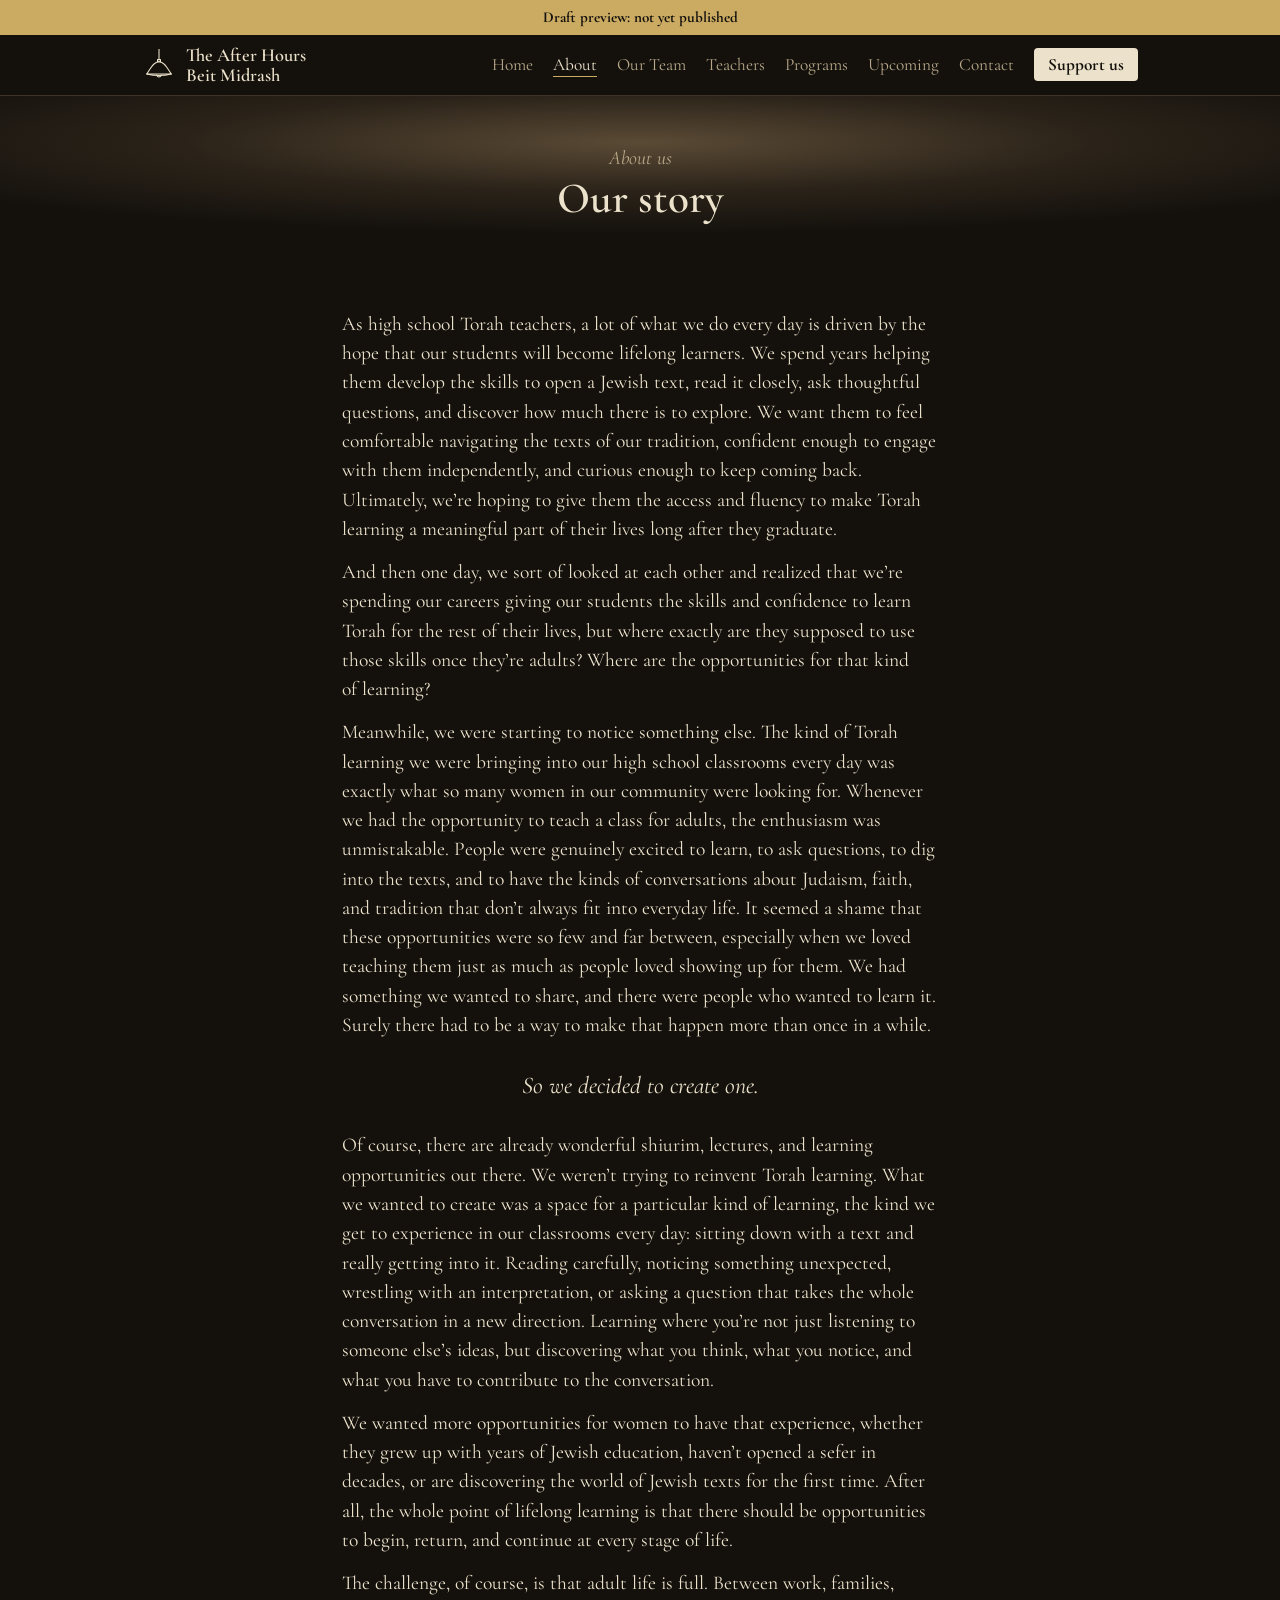
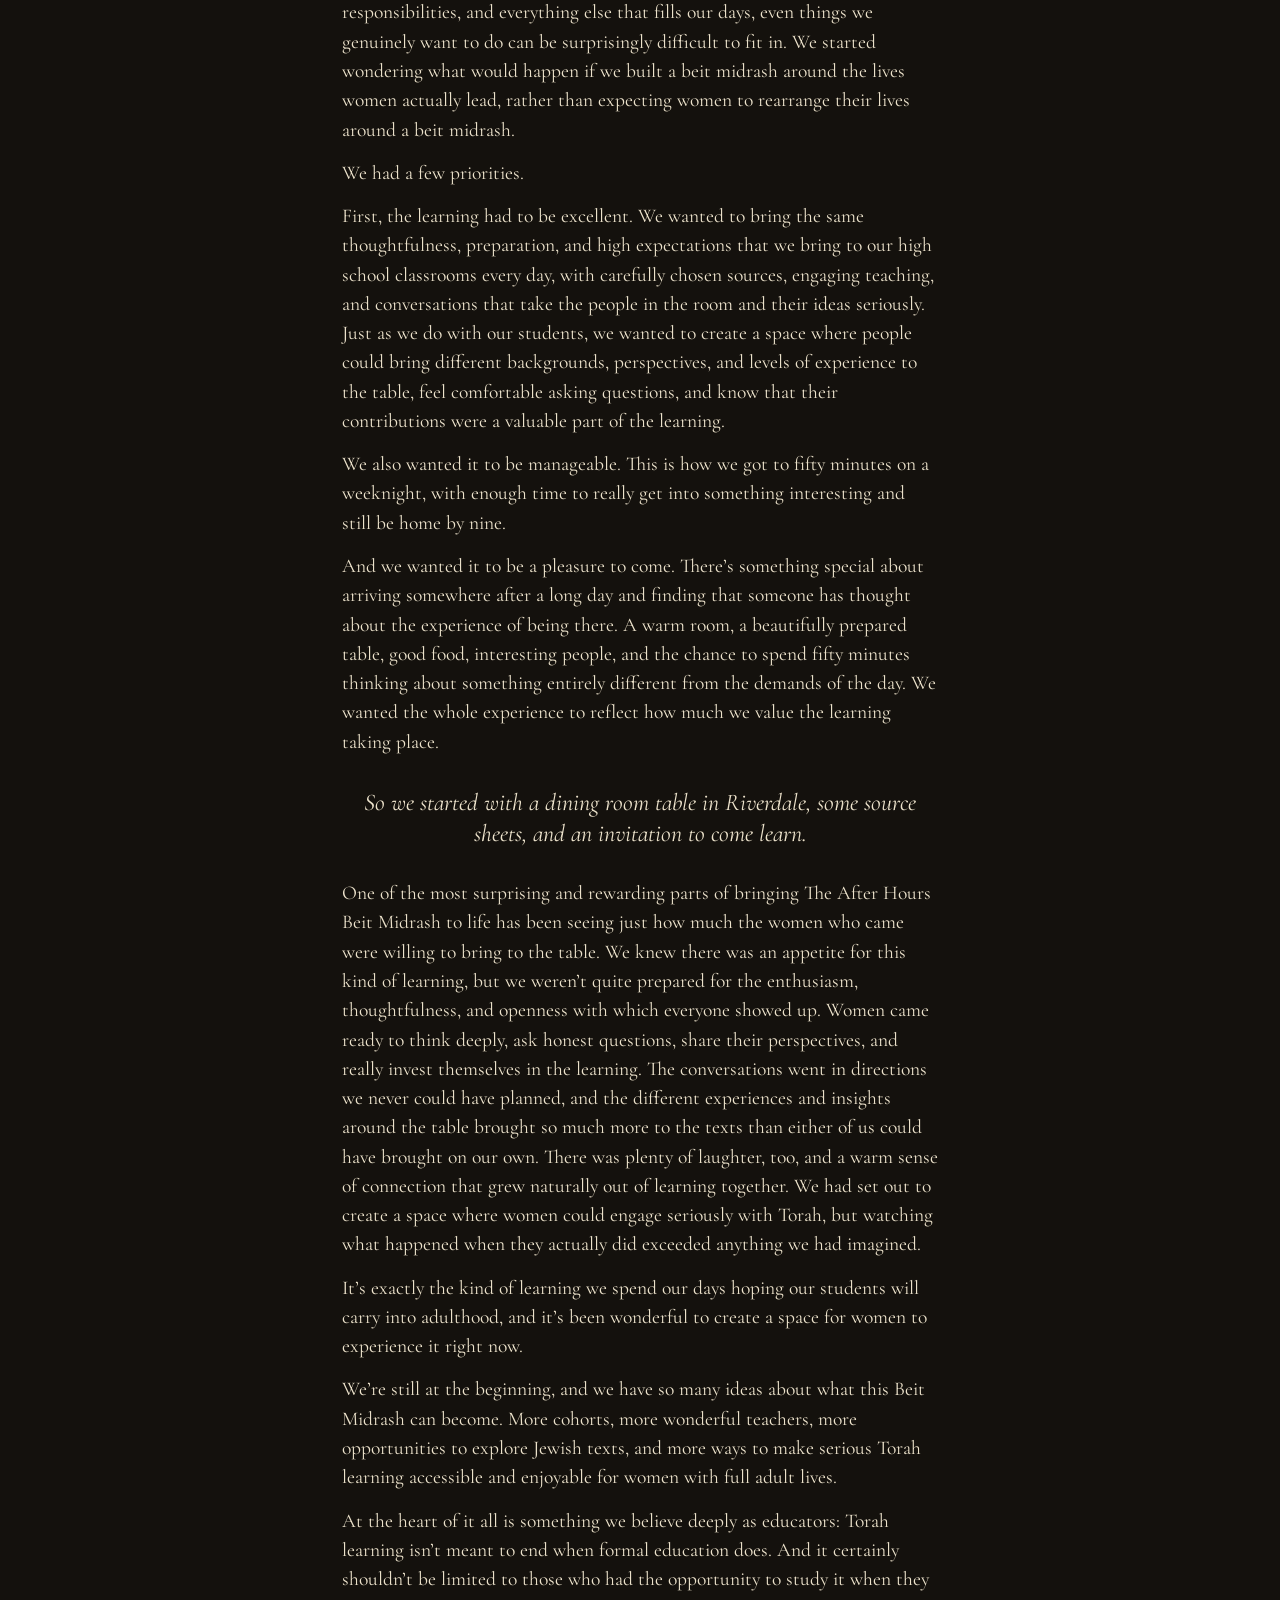
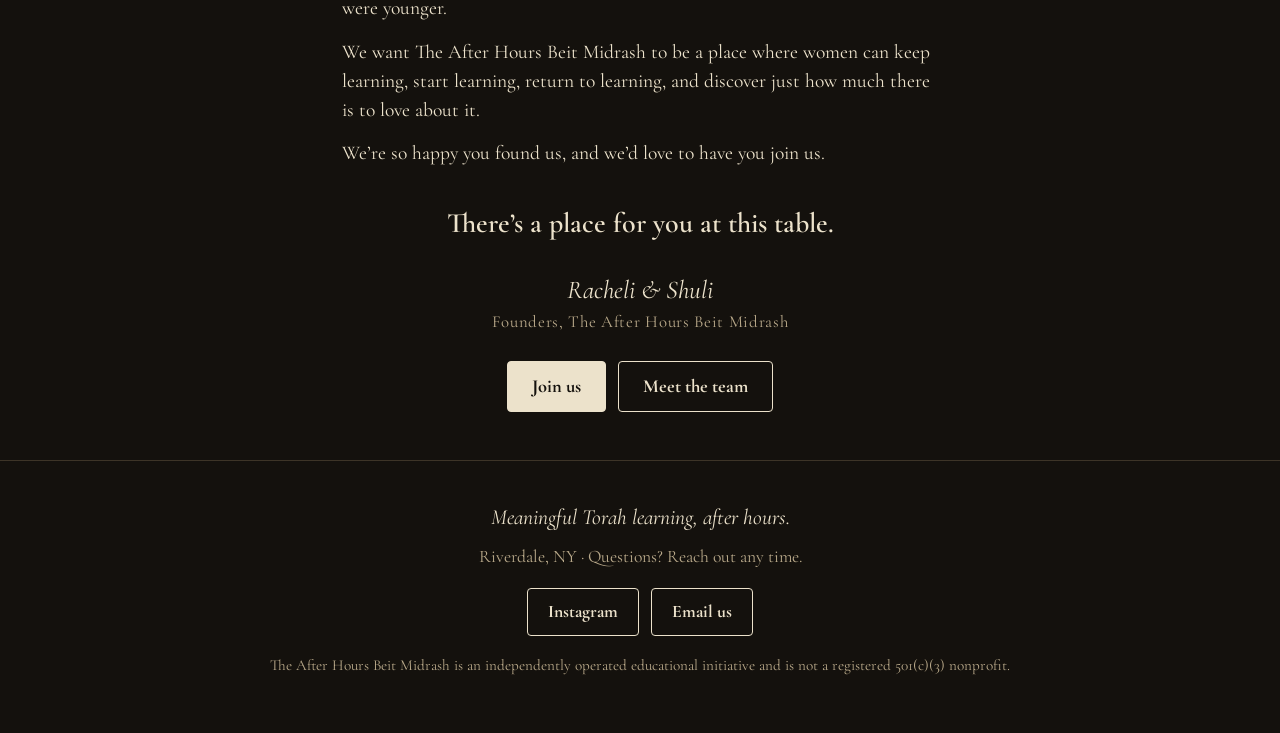
==== about/index.html @ ae1aefe5 "Sign Our Story as Racheli & Shuli Co-Authored-By: Claude Opus 5.5 <noreply@anthropic.com> Claude-Ses" ====
<!DOCTYPE html>
<html lang="en">
<head>
<meta charset="utf-8">
<meta name="viewport" content="width=device-width, initial-scale=1">
<meta name="color-scheme" content="dark">
<title>Our Story | The After Hours Beit Midrash</title>
<meta name="description" content="How two high school Torah teachers started The After Hours Beit Midrash around a dining room table in Riverdale.">
<link rel="preconnect" href="https://fonts.googleapis.com">
<link rel="preconnect" href="https://fonts.gstatic.com" crossorigin>
<link href="https://fonts.googleapis.com/css2?family=Cormorant+Garamond:ital,wght@0,500;0,600;0,700;1,500&display=swap" rel="stylesheet">
<link rel="stylesheet" href="../assets/site.css">
</head>
<body>
<div class="draft-banner">Draft preview: not yet published</div>
<nav class="nav" aria-label="Main">
  <div class="nav-inner">
    <a class="brand" href="../index.html">
      <svg class="" viewBox="0 0 160 150" fill="none" stroke="currentColor" stroke-width="5" stroke-linecap="round" stroke-linejoin="round" aria-hidden="true">
      <line x1="80" y1="0" x2="80" y2="50"/>
      <path d="M73 50h14v10H73z"/>
      <path d="M80 60C52 60 40 94 22 118h116C120 94 108 60 80 60Z"/>
      <path d="M22 118Q80 132 138 118"/>
      <path d="M68 123Q80 140 92 123"/>
    </svg>
      <span>The After Hours<br>Beit Midrash</span>
    </a>
    <button class="menu-btn" type="button" aria-expanded="false" aria-controls="nav-links">Menu</button>
    <ul class="nav-links" id="nav-links">
      <li><a href="../index.html">Home</a></li>
      <li><a href="../about/index.html" aria-current="page">About</a></li>
      <li><a href="../team/index.html">Our Team</a></li>
      <li><a href="../teachers/index.html">Teachers</a></li>
      <li><a href="../programs/index.html">Programs</a></li>
      <li><a href="../events/index.html">Upcoming</a></li>
      <li><a href="../contact/index.html">Contact</a></li>
      <li><a class="nav-cta" href="../support/index.html">Support us</a></li>
    </ul>
  </div>
</nav>

<header class="hero page-hero">
  <div class="hero-inner">
    <p class="eyebrow">About us</p>
    <h1>Our story</h1>
  </div>
</header>

<main>
  <section class="block">
    <div class="narrow prose story">
      <p>As high school Torah teachers, a lot of what we do every day is driven by the hope that our students will become lifelong learners. We spend years helping them develop the skills to open a Jewish text, read it closely, ask thoughtful questions, and discover how much there is to explore. We want them to feel comfortable navigating the texts of our tradition, confident enough to engage with them independently, and curious enough to keep coming back. Ultimately, we’re hoping to give them the access and fluency to make Torah learning a meaningful part of their lives long after they graduate.</p>
      <p>And then one day, we sort of looked at each other and realized that we’re spending our careers giving our students the skills and confidence to learn Torah for the rest of their lives, but where exactly are they supposed to use those skills once they’re adults? Where are the opportunities for that kind of learning?</p>
      <p>Meanwhile, we were starting to notice something else. The kind of Torah learning we were bringing into our high school classrooms every day was exactly what so many women in our community were looking for. Whenever we had the opportunity to teach a class for adults, the enthusiasm was unmistakable. People were genuinely excited to learn, to ask questions, to dig into the texts, and to have the kinds of conversations about Judaism, faith, and tradition that don’t always fit into everyday life. It seemed a shame that these opportunities were so few and far between, especially when we loved teaching them just as much as people loved showing up for them. We had something we wanted to share, and there were people who wanted to learn it. Surely there had to be a way to make that happen more than once in a while.</p>
      <p class="pull">So we decided to create one.</p>
      <p>Of course, there are already wonderful shiurim, lectures, and learning opportunities out there. We weren’t trying to reinvent Torah learning. What we wanted to create was a space for a particular kind of learning, the kind we get to experience in our classrooms every day: sitting down with a text and really getting into it. Reading carefully, noticing something unexpected, wrestling with an interpretation, or asking a question that takes the whole conversation in a new direction. Learning where you’re not just listening to someone else’s ideas, but discovering what you think, what you notice, and what you have to contribute to the conversation.</p>
      <p>We wanted more opportunities for women to have that experience, whether they grew up with years of Jewish education, haven’t opened a sefer in decades, or are discovering the world of Jewish texts for the first time. After all, the whole point of lifelong learning is that there should be opportunities to begin, return, and continue at every stage of life.</p>
      <p>The challenge, of course, is that adult life is full. Between work, families, responsibilities, and everything else that fills our days, even things we genuinely want to do can be surprisingly difficult to fit in. We started wondering what would happen if we built a beit midrash around the lives women actually lead, rather than expecting women to rearrange their lives around a beit midrash.</p>
      <p>We had a few priorities.</p>
      <p>First, the learning had to be excellent. We wanted to bring the same thoughtfulness, preparation, and high expectations that we bring to our high school classrooms every day, with carefully chosen sources, engaging teaching, and conversations that take the people in the room and their ideas seriously. Just as we do with our students, we wanted to create a space where people could bring different backgrounds, perspectives, and levels of experience to the table, feel comfortable asking questions, and know that their contributions were a valuable part of the learning.</p>
      <p>We also wanted it to be manageable. This is how we got to fifty minutes on a weeknight, with enough time to really get into something interesting and still be home by nine.</p>
      <p>And we wanted it to be a pleasure to come. There’s something special about arriving somewhere after a long day and finding that someone has thought about the experience of being there. A warm room, a beautifully prepared table, good food, interesting people, and the chance to spend fifty minutes thinking about something entirely different from the demands of the day. We wanted the whole experience to reflect how much we value the learning taking place.</p>
      <p class="pull">So we started with a dining room table in Riverdale, some source sheets, and an invitation to come learn.</p>
      <p>One of the most surprising and rewarding parts of bringing The After Hours Beit Midrash to life has been seeing just how much the women who came were willing to bring to the table. We knew there was an appetite for this kind of learning, but we weren’t quite prepared for the enthusiasm, thoughtfulness, and openness with which everyone showed up. Women came ready to think deeply, ask honest questions, share their perspectives, and really invest themselves in the learning. The conversations went in directions we never could have planned, and the different experiences and insights around the table brought so much more to the texts than either of us could have brought on our own. There was plenty of laughter, too, and a warm sense of connection that grew naturally out of learning together. We had set out to create a space where women could engage seriously with Torah, but watching what happened when they actually did exceeded anything we had imagined.</p>
      <p>It’s exactly the kind of learning we spend our days hoping our students will carry into adulthood, and it’s been wonderful to create a space for women to experience it right now.</p>
      <p>We’re still at the beginning, and we have so many ideas about what this Beit Midrash can become. More cohorts, more wonderful teachers, more opportunities to explore Jewish texts, and more ways to make serious Torah learning accessible and enjoyable for women with full adult lives.</p>
      <p>At the heart of it all is something we believe deeply as educators: Torah learning isn’t meant to end when formal education does. And it certainly shouldn’t be limited to those who had the opportunity to study it when they were younger.</p>
      <p>We want The After Hours Beit Midrash to be a place where women can keep learning, start learning, return to learning, and discover just how much there is to love about it.</p>
      <p>We’re so happy you found us, and we’d love to have you join us.</p>
      <p class="pull closing-line">There’s a place for you at this table.</p>
      <p class="signoff"><span class="names">Racheli &amp; Shuli</span><span class="title">Founders, The After Hours Beit Midrash</span></p>
      <div class="btn-row"><a class="btn" href="../events/index.html">Join us</a><a class="btn ghost" href="../team/index.html">Meet the team</a></div>
    </div>
  </section>
</main>

<footer>
  <p class="tag">Meaningful Torah learning, after hours.</p>
  <p>Riverdale, NY · Questions? Reach out any time.</p>
  <div class="reach">
    <a href="https://www.instagram.com/theafterhoursbeitmidrash/" target="_blank" rel="noopener">Instagram</a>
    <a href="mailto:theafterhoursbeitmidrash@gmail.com">Email us</a>
  </div>
  <p class="small">The After Hours Beit Midrash is an independently operated educational initiative and is not a registered 501(c)(3) nonprofit.</p>
</footer>

<script>
var nav = document.querySelector(".nav"), btn = document.querySelector(".menu-btn");
btn.addEventListener("click", function () {
  var open = nav.classList.toggle("open");
  btn.setAttribute("aria-expanded", open ? "true" : "false");
});
</script>
</body>
</html>
---- assets/site.css ----
:root {
  --bg: #14110d;
  --glow: #5a4a35;
  --glow-mid: #2b2319;
  --cream: #ece2cb;
  --sand: #b9a98a;
  --line: #3d3427;
  --brass: #cbab62;
  --card: rgba(255, 245, 220, 0.025);
  color-scheme: dark;
}
*, *::before, *::after { box-sizing: border-box; }
html { background: var(--bg); scroll-behavior: smooth; }
body {
  margin: 0;
  background: var(--bg);
  color: var(--cream);
  font-family: "Cormorant Garamond", Georgia, "Times New Roman", serif;
  font-size: 1.22rem;
  line-height: 1.5;
}
h1, h2, h3, p { margin: 0; }
a { color: var(--cream); }
a:focus-visible, button:focus-visible { outline: 2px solid var(--brass); outline-offset: 3px; }
img { max-width: 100%; display: block; }

/* ---------- Draft notice (removed at launch) ---------- */
.draft-banner { background: var(--brass); color: var(--bg); text-align: center; font-size: 0.95rem; font-weight: 700; padding: 6px 16px; }

/* ---------- Top menu ---------- */
.nav { border-bottom: 1px solid var(--line); background: var(--bg); position: sticky; top: 0; z-index: 10; }
.nav-inner { max-width: 1040px; margin: 0 auto; padding: 10px 22px; display: flex; align-items: center; justify-content: space-between; gap: 16px; }
.brand { display: flex; align-items: center; gap: 10px; text-decoration: none; color: var(--cream); font-weight: 600; font-size: 1.15rem; line-height: 1.1; }
.brand svg { width: 34px; height: auto; color: var(--cream); flex: none; }
.nav-links { display: flex; align-items: center; gap: 4px 20px; flex-wrap: wrap; list-style: none; margin: 0; padding: 0; }
.nav-links a { text-decoration: none; color: var(--sand); font-size: 1.08rem; }
.nav-links a:hover, .nav-links a[aria-current="page"] { color: var(--cream); }
.nav-links a[aria-current="page"] { text-decoration: underline; text-underline-offset: 6px; text-decoration-color: var(--brass); }
.nav-links .nav-cta { color: var(--bg); background: var(--cream); border-radius: 4px; padding: 6px 14px; font-weight: 700; }
.nav-links .nav-cta:hover { color: var(--bg); }
.menu-btn { display: none; font: inherit; font-weight: 700; color: var(--cream); background: transparent; border: 1px solid var(--line); border-radius: 4px; padding: 6px 14px; cursor: pointer; }
@media (max-width: 860px) {
  .menu-btn { display: inline-block; }
  .nav-links { display: none; position: absolute; left: 0; right: 0; top: 100%; background: var(--bg); border-bottom: 1px solid var(--line); flex-direction: column; align-items: flex-start; padding: 8px 22px 18px; gap: 12px; }
  .nav.open .nav-links { display: flex; }
}

/* ---------- Page header ---------- */
.hero { text-align: center; background: radial-gradient(ellipse 85% 70% at 50% 28%, var(--glow) 0%, var(--glow-mid) 42%, var(--bg) 78%); padding: 36px 22px 56px; }
.hero-inner { max-width: 620px; margin: 0 auto; }
.lamp { width: 132px; height: auto; display: block; margin: 0 auto 6px; color: var(--cream); }
.lockup { font-weight: 500; line-height: 1; margin-top: 18px; }
.lockup .the { display: block; font-style: italic; font-size: 1.1rem; color: var(--sand); margin-bottom: 4px; }
.lockup .big { display: block; font-size: clamp(2.6rem, 13vw, 3.8rem); font-weight: 600; letter-spacing: 0.14em; text-indent: 0.14em; }
.lockup .small { display: block; font-size: 0.95rem; letter-spacing: 0.4em; text-indent: 0.4em; color: var(--sand); margin-top: 8px; }
.rule { width: 64px; height: 1px; background: var(--sand); opacity: 0.6; margin: 28px auto; border: 0; }
.hero h1 { font-size: clamp(1.9rem, 8vw, 2.7rem); font-weight: 600; line-height: 1.12; max-width: 15em; margin: 0 auto; }
.lede { color: var(--sand); margin-top: 16px; font-size: 1.28rem; }
.place { color: var(--sand); font-size: 1rem; margin-top: 22px; }
.page-hero { padding: 48px 22px 40px; }
.page-hero .eyebrow { font-style: italic; color: var(--sand); }

/* ---------- Buttons ---------- */
.btn { display: inline-flex; align-items: center; justify-content: center; font: inherit; font-weight: 700; font-size: 1.15rem; text-decoration: none; background: var(--cream); color: var(--bg); border: 1px solid var(--cream); border-radius: 4px; padding: 11px 24px; min-height: 48px; }
.btn.ghost { background: transparent; color: var(--cream); }
.btn-row { display: flex; flex-wrap: wrap; gap: 12px; justify-content: center; margin-top: 26px; }

/* ---------- Content ---------- */
main { display: block; }
.wrap { max-width: 1040px; margin: 0 auto; padding: 0 22px; }
.narrow { max-width: 640px; margin: 0 auto; padding: 0 22px; }
section.block { padding: 48px 0; }
section.block + section.block { border-top: 1px solid var(--line); }
h2 { font-size: 2.1rem; font-weight: 600; line-height: 1.1; margin-bottom: 10px; }
h3 { font-size: 1.6rem; font-weight: 600; line-height: 1.15; }
.center { text-align: center; }
.sub { color: var(--sand); }
.prose p + p { margin-top: 14px; }
.prose .lead { font-size: 1.5rem; font-weight: 600; line-height: 1.25; }
.kicker { font-style: italic; font-size: 1.25rem; }
.muted { color: var(--sand); }

.grid { display: grid; gap: 18px; grid-template-columns: repeat(auto-fit, minmax(260px, 1fr)); margin-top: 22px; }
.card { border: 1px solid var(--line); border-radius: 6px; padding: 24px 22px; background: var(--card); }
.card .kicker { margin: 6px 0 10px; }
.card p + p { margin-top: 10px; }
.card .btn { margin-top: 18px; }
.card-icon { display: block; margin: 0 auto 10px; }
.minilamp { width: 90px; height: auto; color: var(--cream); }
.moon { width: 64px; height: 64px; }

.facts { list-style: none; padding: 0; margin: 14px 0 0; }
.facts li { padding: 6px 0; border-top: 1px solid var(--line); color: var(--sand); }
.facts li strong { color: var(--cream); font-weight: 700; }

/* People */
.person { display: flex; flex-direction: column; align-items: center; text-align: center; }
.photo { width: 140px; height: 140px; border-radius: 50%; object-fit: cover; border: 1px solid var(--line); background: var(--glow-mid); display: flex; align-items: center; justify-content: center; font-size: 2.4rem; font-weight: 600; color: var(--sand); margin-bottom: 14px; }
.person .role { font-style: italic; color: var(--sand); margin: 2px 0 10px; }
.person p { text-align: left; }

/* Events */
.event { display: grid; grid-template-columns: 92px 1fr; gap: 18px; align-items: start; }
.date-badge { border: 1px solid var(--brass); border-radius: 6px; text-align: center; padding: 8px 4px; line-height: 1.1; }
.date-badge .mon { display: block; font-size: 0.95rem; letter-spacing: 0.15em; color: var(--brass); }
.date-badge .day { display: block; font-size: 2rem; font-weight: 700; }
.event .meta { color: var(--sand); font-size: 1.05rem; margin-top: 4px; }
.event .btn { margin-top: 12px; }
.events-list { display: grid; gap: 18px; margin-top: 22px; }

/* Draft placeholders: anything still waiting for content */
.todo { border: 1px dashed var(--brass); border-radius: 6px; padding: 12px 14px; color: var(--brass); font-style: italic; font-size: 1.05rem; }
.todo::before { content: "To fill in: "; font-weight: 700; font-style: normal; }
p.todo + p, .todo + .todo { margin-top: 10px; }

/* ---------- Footer ---------- */
footer { border-top: 1px solid var(--line); text-align: center; color: var(--sand); font-size: 1.1rem; padding: 40px 22px 56px; }
footer .tag { font-style: italic; color: var(--cream); font-size: 1.35rem; margin-bottom: 10px; }
.reach { display: flex; flex-wrap: wrap; gap: 12px; justify-content: center; margin-top: 18px; }
.reach a { display: inline-flex; align-items: center; justify-content: center; font-weight: 700; text-decoration: none; border: 1px solid var(--cream); border-radius: 4px; padding: 10px 20px; min-height: 46px; }
footer .small { font-size: 0.95rem; margin-top: 18px; }

/* Our story */
.story p { text-wrap: pretty; }
.story .pull { font-size: 1.5rem; font-style: italic; text-align: center; line-height: 1.3; margin: 30px auto; max-width: 26em; }
.story .closing-line { font-size: 1.75rem; font-style: normal; font-weight: 600; margin-top: 36px; }
.signoff { margin-top: 28px; text-align: center; }
.signoff .names { display: block; font-size: 1.6rem; font-style: italic; }
.signoff .title { display: block; color: var(--sand); font-size: 1.05rem; letter-spacing: 0.04em; }
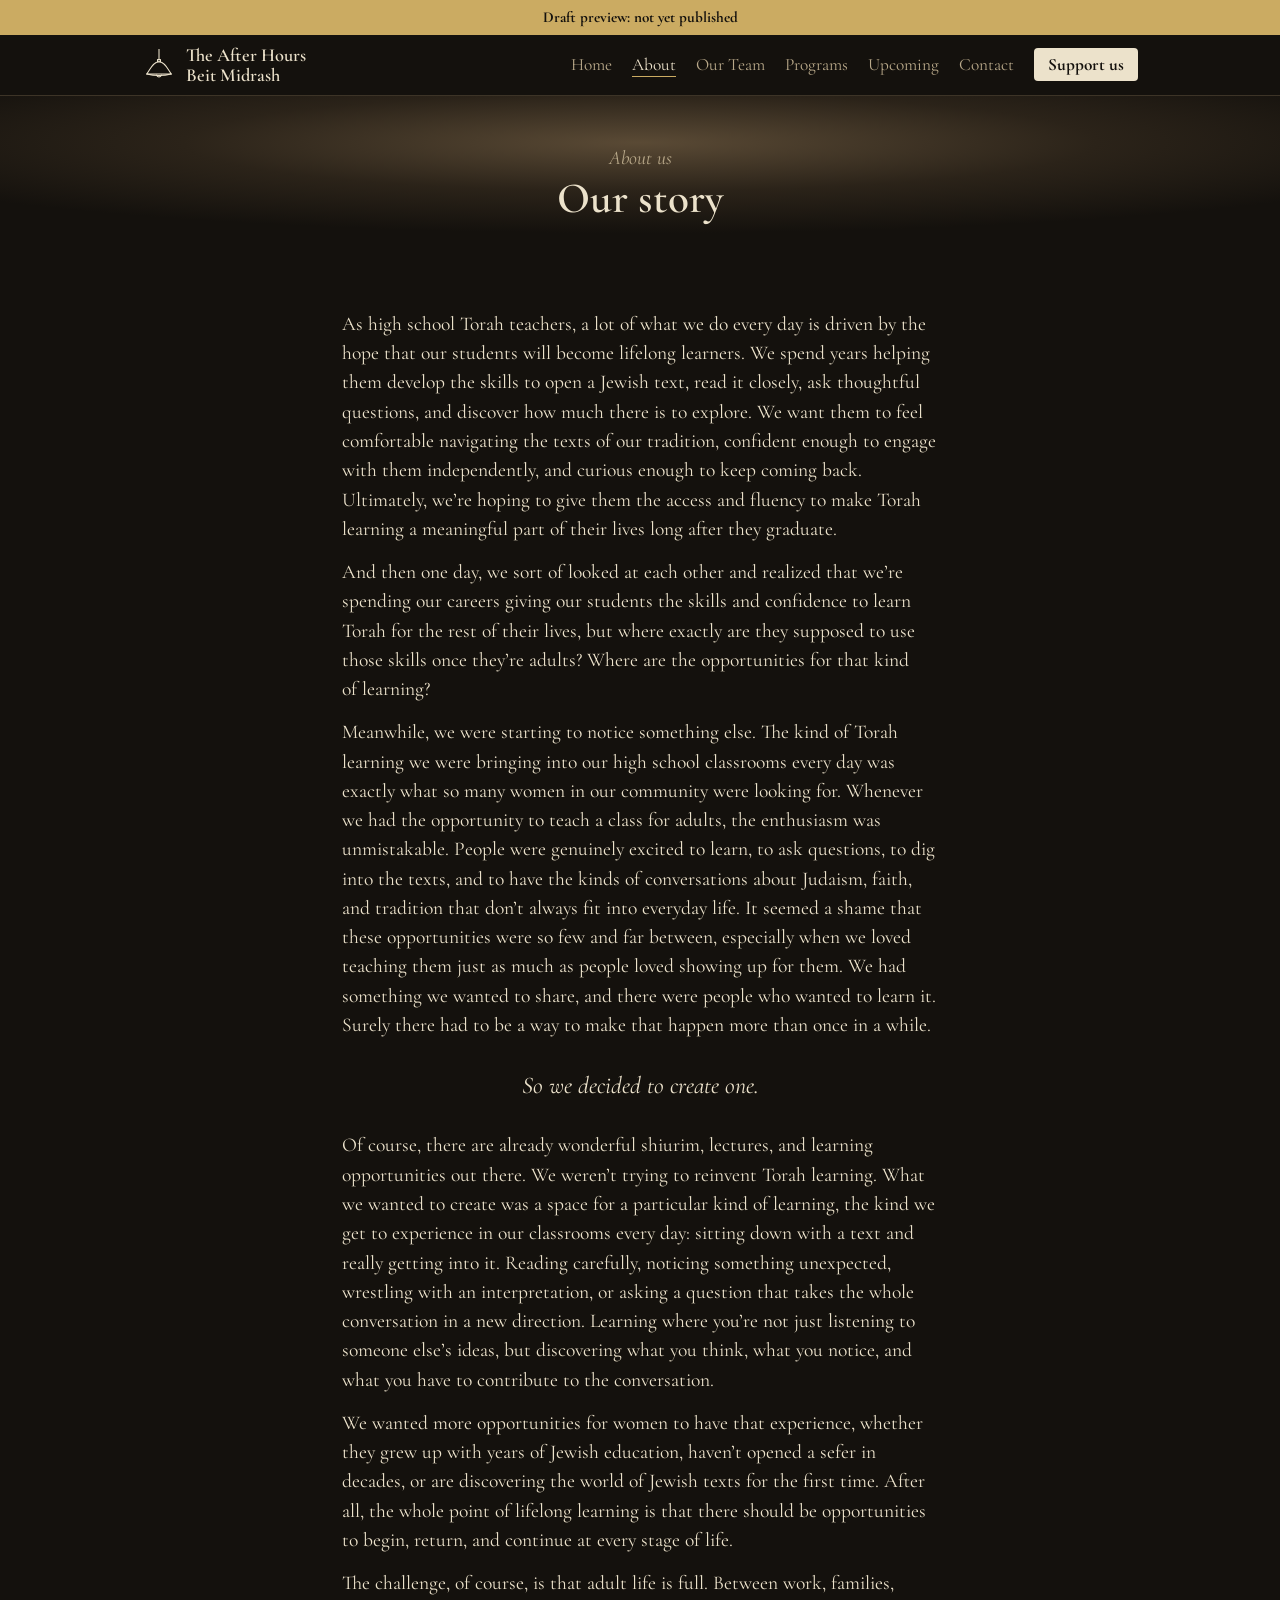
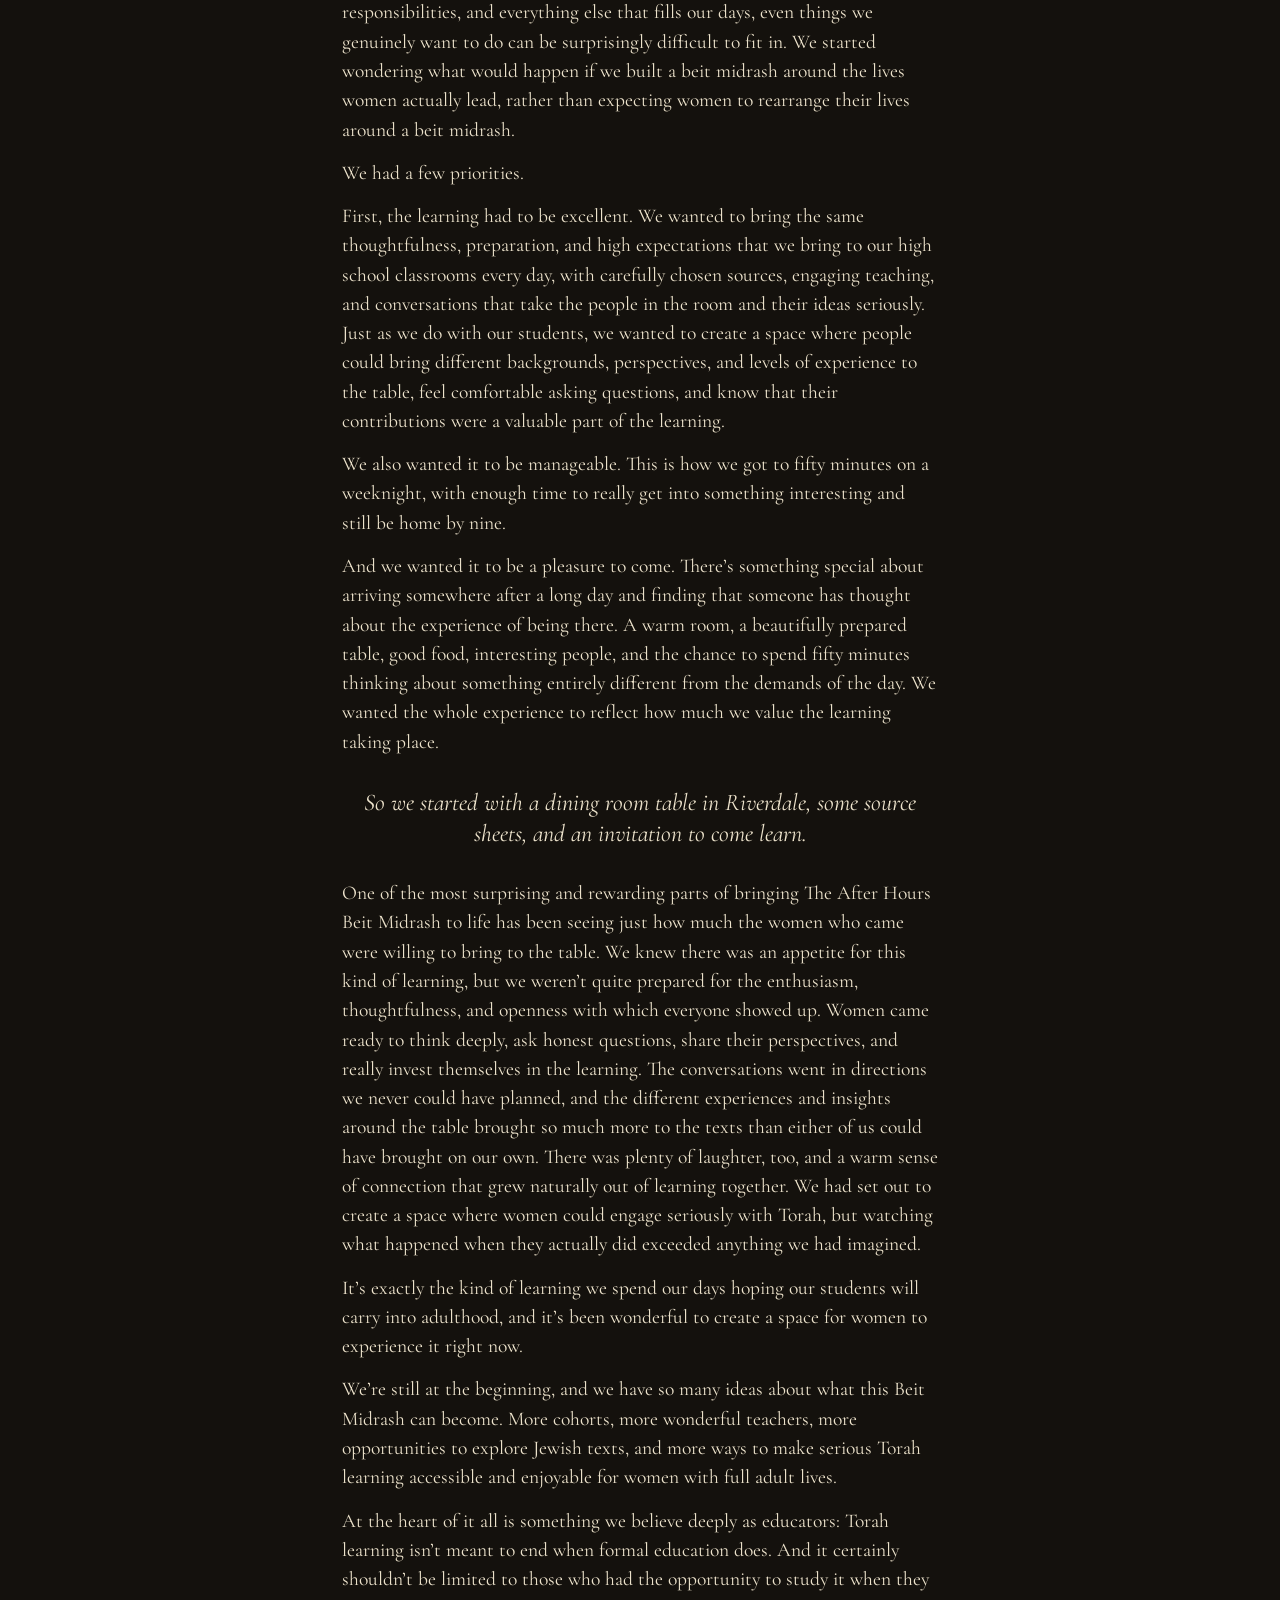
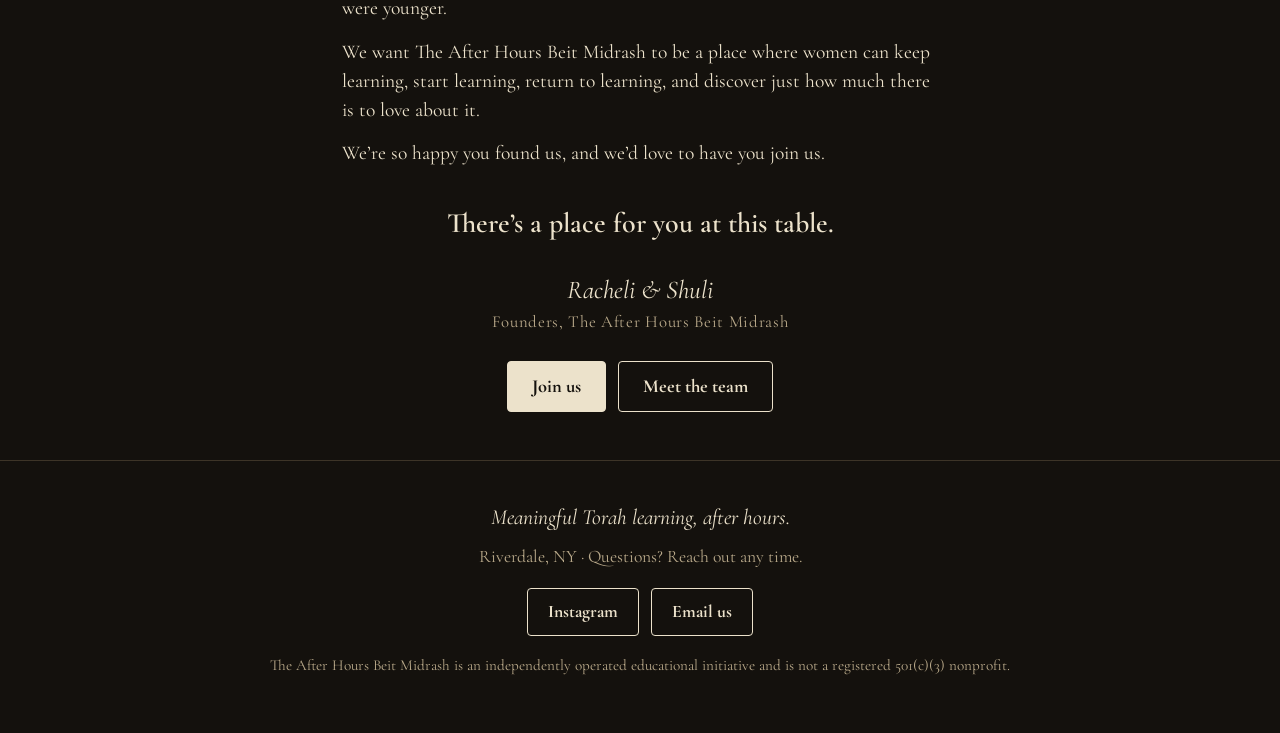
==== commit c3fbc74d: "Leave off details that aren't ready yet Remove every 'To fill in' placeholder, hide the Teachers pag" ====
--- a/about/index.html
+++ b/about/index.html
@@ -30,7 +30,6 @@
       <li><a href="../index.html">Home</a></li>
       <li><a href="../about/index.html" aria-current="page">About</a></li>
       <li><a href="../team/index.html">Our Team</a></li>
-      <li><a href="../teachers/index.html">Teachers</a></li>
       <li><a href="../programs/index.html">Programs</a></li>
       <li><a href="../events/index.html">Upcoming</a></li>
       <li><a href="../contact/index.html">Contact</a></li>
--- a/assets/site.css
+++ b/assets/site.css
@@ -23,6 +23,7 @@
 a { color: var(--cream); }
 a:focus-visible, button:focus-visible { outline: 2px solid var(--brass); outline-offset: 3px; }
 img { max-width: 100%; display: block; }
+[hidden] { display: none !important; }
 
 /* ---------- Draft notice (removed at launch) ---------- */
 .draft-banner { background: var(--brass); color: var(--bg); text-align: center; font-size: 0.95rem; font-weight: 700; padding: 6px 16px; }
@@ -127,3 +128,26 @@
 .signoff { margin-top: 28px; text-align: center; }
 .signoff .names { display: block; font-size: 1.6rem; font-style: italic; }
 .signoff .title { display: block; color: var(--sand); font-size: 1.05rem; letter-spacing: 0.04em; }
+
+/* RSVP form inside an event card */
+.rsvp { grid-column: 1 / -1; border-top: 1px solid var(--line); padding-top: 18px; margin-top: 4px; }
+.rsvp form { display: grid; gap: 16px; }
+.rsvp .field { border: 0; padding: 0; margin: 0; min-width: 0; }
+.rsvp .q { display: block; font-weight: 600; font-size: 1.12rem; line-height: 1.35; margin-bottom: 6px; padding: 0; }
+.rsvp .req { color: var(--brass); }
+.rsvp input[type=text], .rsvp input[type=email], .rsvp textarea {
+  width: 100%; font: inherit; font-size: 1.1rem; color: var(--cream); background: #1d1913;
+  border: 1px solid var(--line); border-radius: 4px; padding: 10px 12px; min-height: 46px;
+}
+.rsvp textarea { min-height: 96px; resize: vertical; }
+.rsvp input:focus, .rsvp textarea:focus { outline: 2px solid var(--brass); outline-offset: 1px; border-color: var(--brass); }
+.rsvp .choice { display: inline-flex; align-items: center; gap: 8px; margin-right: 22px; cursor: pointer; }
+.rsvp .choice input { width: 20px; height: 20px; accent-color: var(--brass); }
+.rsvp .btn { justify-self: start; margin-top: 0; }
+.rsvp .err { color: #e8a28a; font-size: 1.05rem; }
+.rsvp .err:empty { display: none; }
+.rsvp .thanks { font-size: 1.25rem; font-style: italic; }
+.btn:disabled { opacity: 0.7; cursor: default; }
+button.btn { cursor: pointer; }
+.event .honor { font-style: italic; color: var(--brass); font-size: 1.1rem; margin-top: 2px; }
+.card.person { align-self: start; }
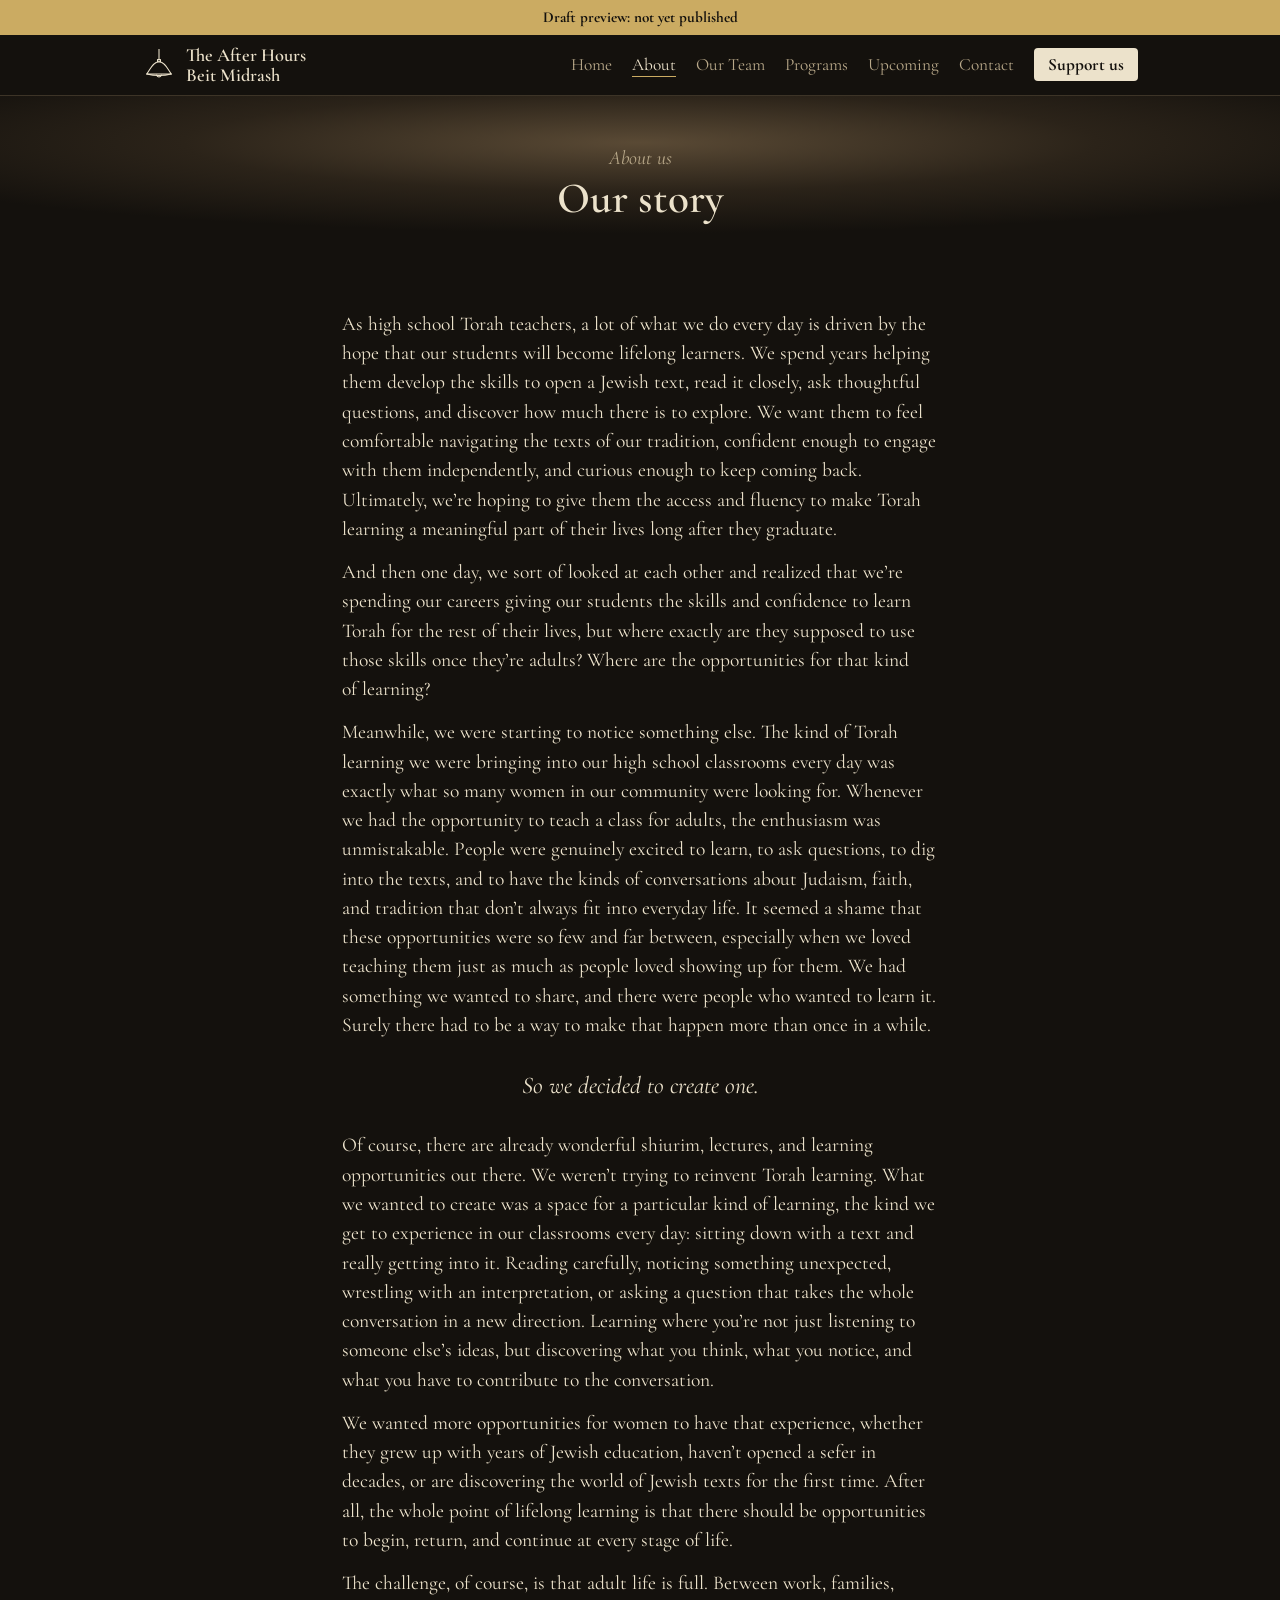
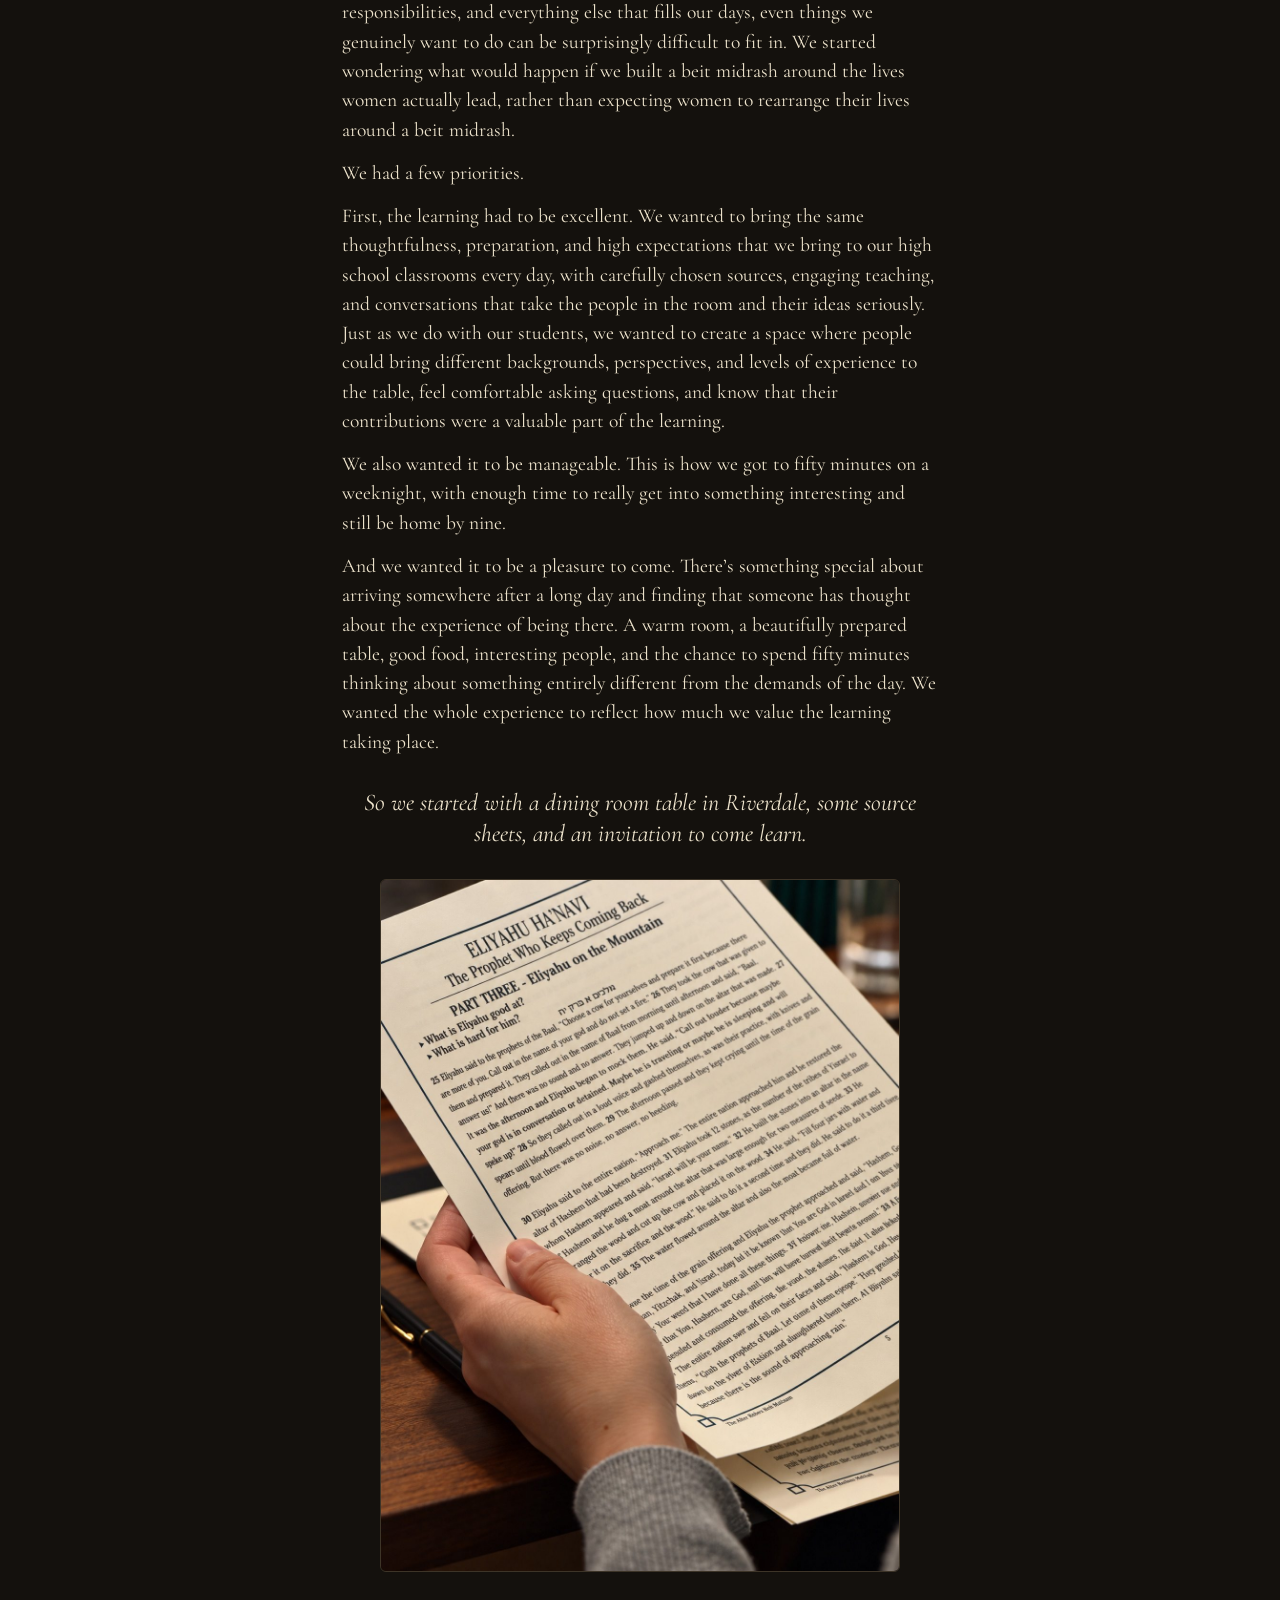
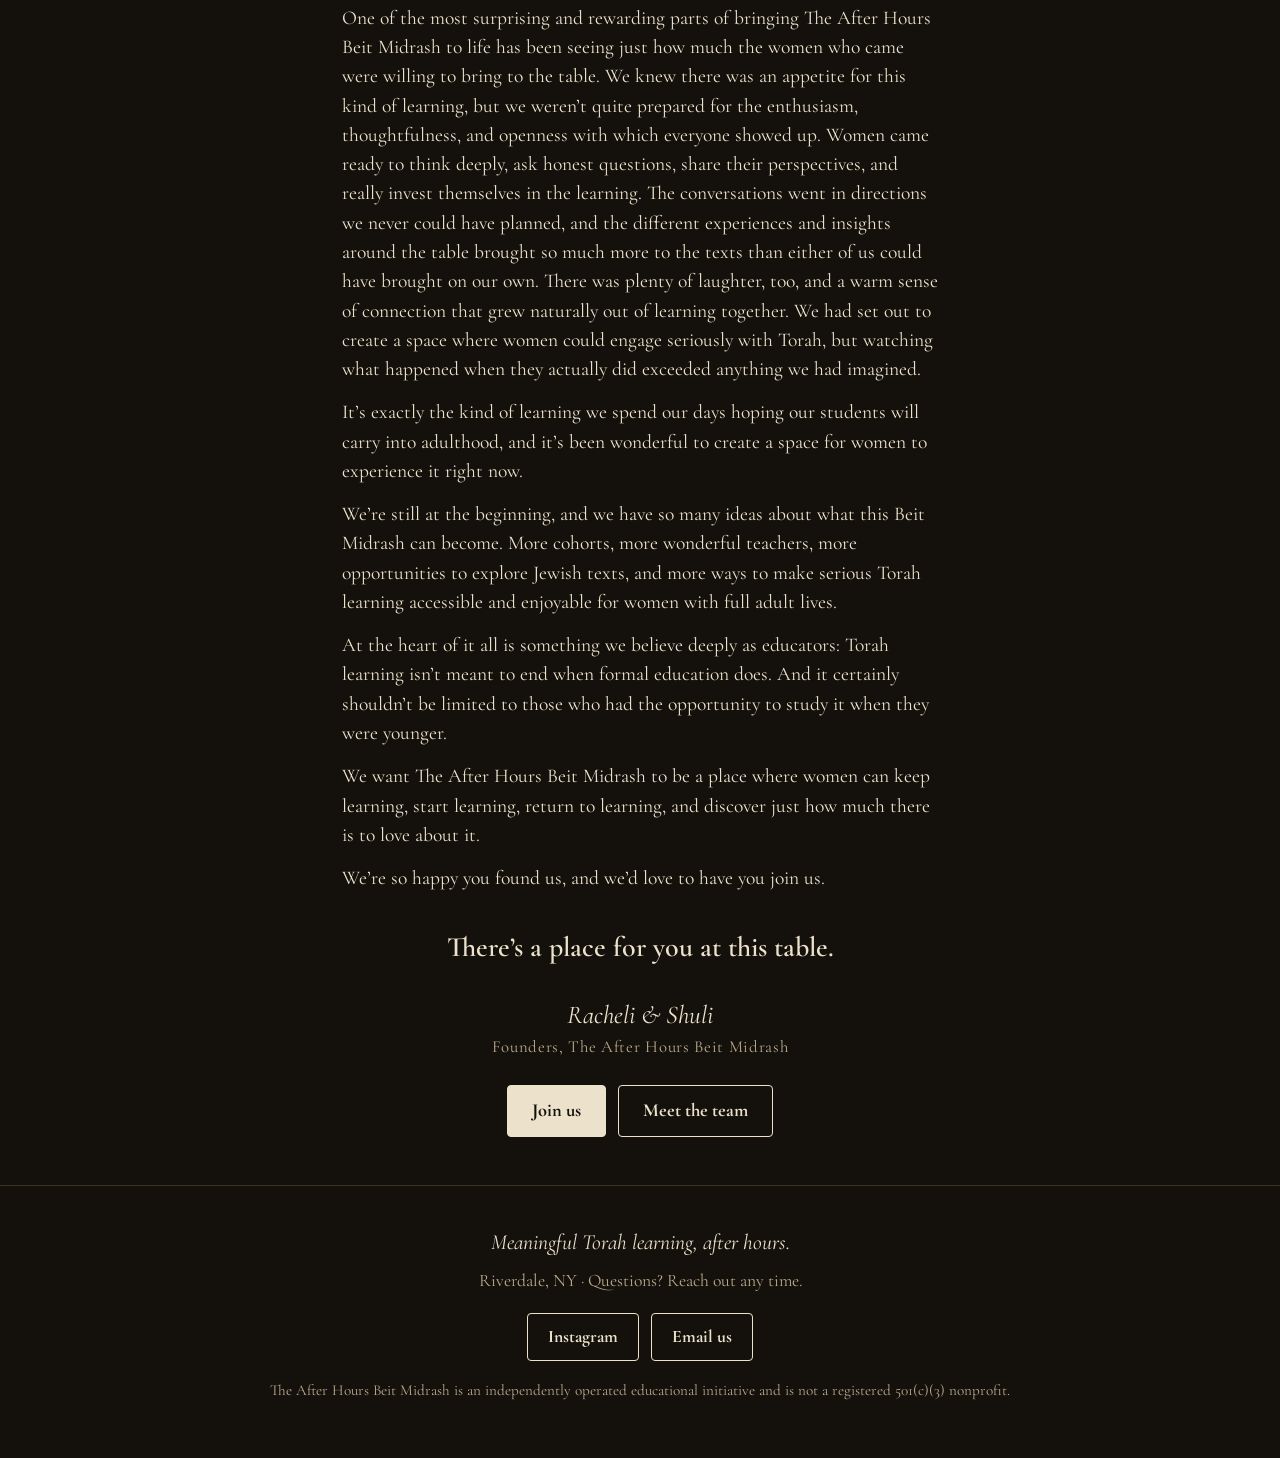
==== commit e49fc449: "Add a source-sheet photo to Our Story Co-Authored-By: Claude Opus 5.5 <noreply@anthropic.com> Claude" ====
--- a/about/index.html
+++ b/about/index.html
@@ -60,6 +60,7 @@
       <p>We also wanted it to be manageable. This is how we got to fifty minutes on a weeknight, with enough time to really get into something interesting and still be home by nine.</p>
       <p>And we wanted it to be a pleasure to come. There’s something special about arriving somewhere after a long day and finding that someone has thought about the experience of being there. A warm room, a beautifully prepared table, good food, interesting people, and the chance to spend fifty minutes thinking about something entirely different from the demands of the day. We wanted the whole experience to reflect how much we value the learning taking place.</p>
       <p class="pull">So we started with a dining room table in Riverdale, some source sheets, and an invitation to come learn.</p>
+      <figure class="story-photo"><img src="../assets/img/our-story-source-sheet.jpg" width="1086" height="1448" loading="lazy" alt="A hand holding a printed source sheet on Eliyahu HaNavi above a wooden table, with a pen nearby."></figure>
       <p>One of the most surprising and rewarding parts of bringing The After Hours Beit Midrash to life has been seeing just how much the women who came were willing to bring to the table. We knew there was an appetite for this kind of learning, but we weren’t quite prepared for the enthusiasm, thoughtfulness, and openness with which everyone showed up. Women came ready to think deeply, ask honest questions, share their perspectives, and really invest themselves in the learning. The conversations went in directions we never could have planned, and the different experiences and insights around the table brought so much more to the texts than either of us could have brought on our own. There was plenty of laughter, too, and a warm sense of connection that grew naturally out of learning together. We had set out to create a space where women could engage seriously with Torah, but watching what happened when they actually did exceeded anything we had imagined.</p>
       <p>It’s exactly the kind of learning we spend our days hoping our students will carry into adulthood, and it’s been wonderful to create a space for women to experience it right now.</p>
       <p>We’re still at the beginning, and we have so many ideas about what this Beit Midrash can become. More cohorts, more wonderful teachers, more opportunities to explore Jewish texts, and more ways to make serious Torah learning accessible and enjoyable for women with full adult lives.</p>
--- a/assets/site.css
+++ b/assets/site.css
@@ -151,3 +151,5 @@
 button.btn { cursor: pointer; }
 .event .honor { font-style: italic; color: var(--brass); font-size: 1.1rem; margin-top: 2px; }
 .card.person { align-self: start; }
+.story-photo { margin: 8px auto 32px; max-width: 520px; }
+.story-photo img { width: 100%; height: auto; border-radius: 6px; border: 1px solid var(--line); }
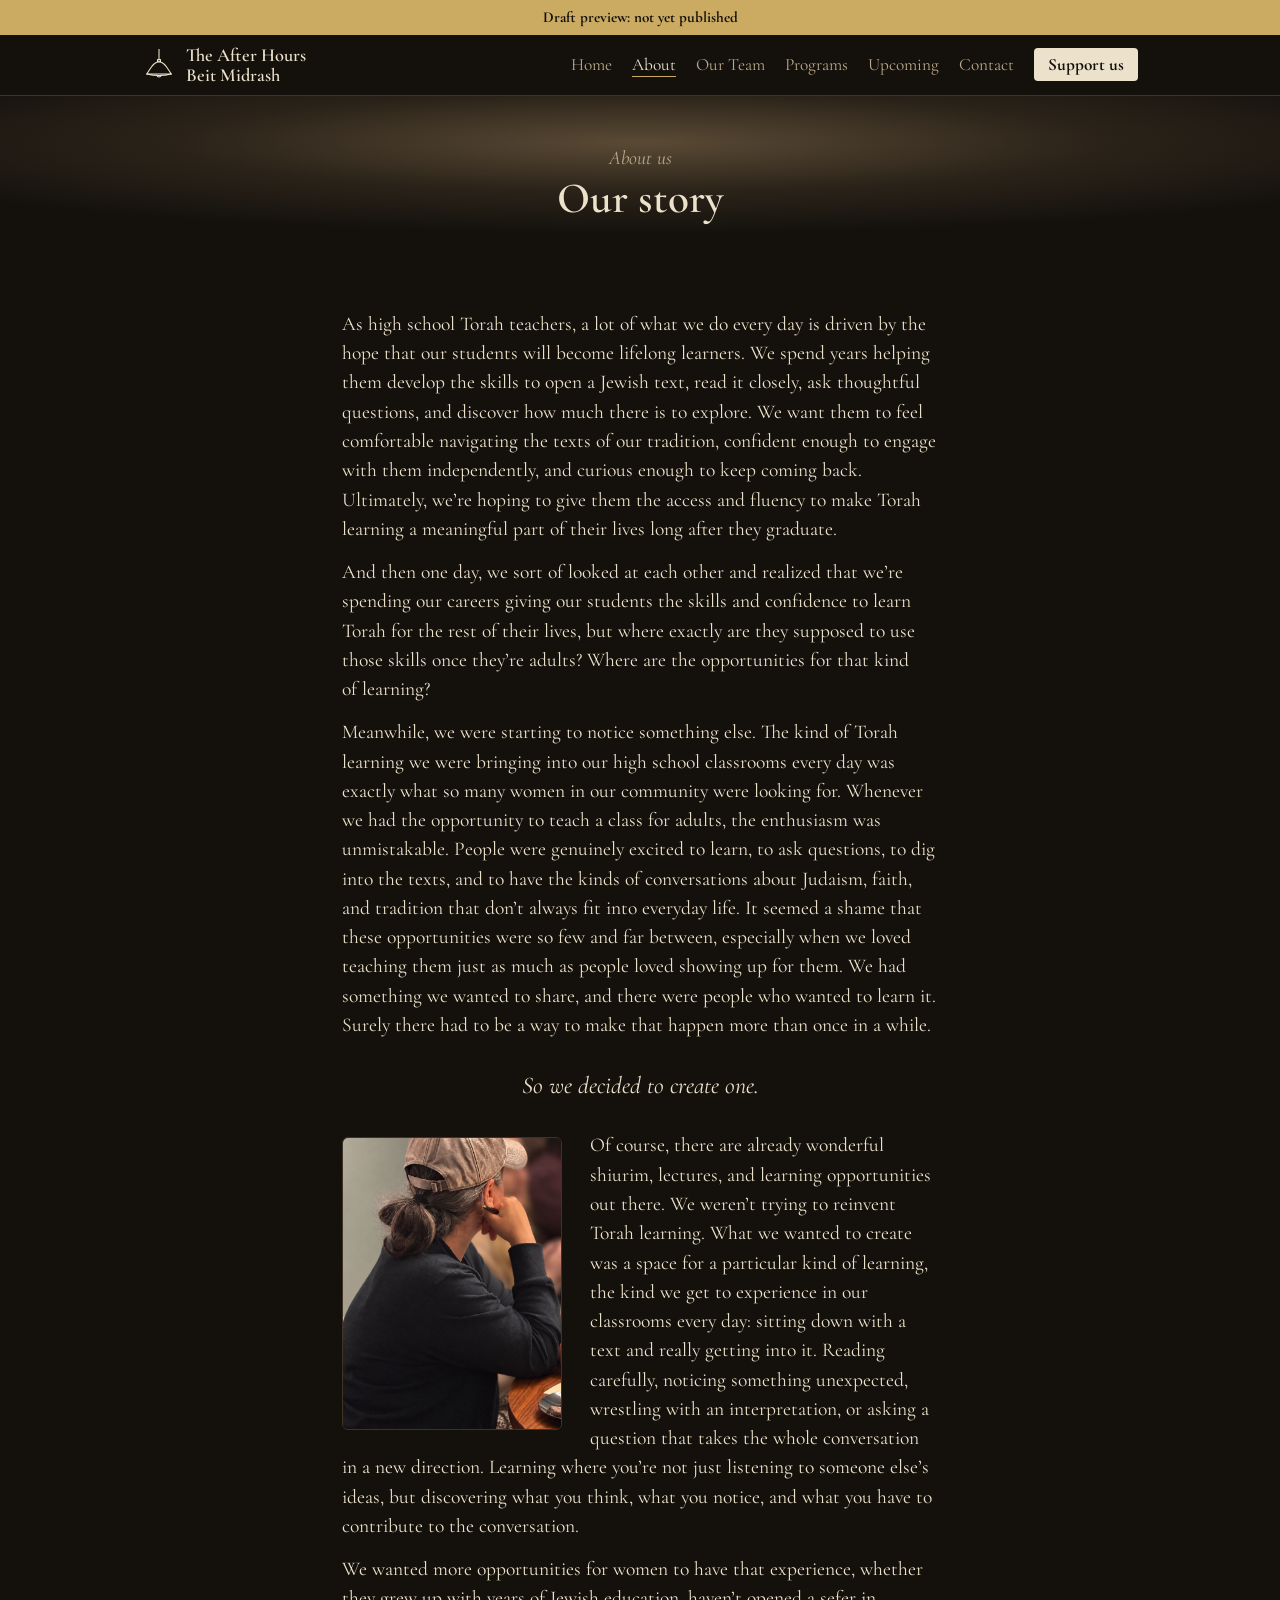
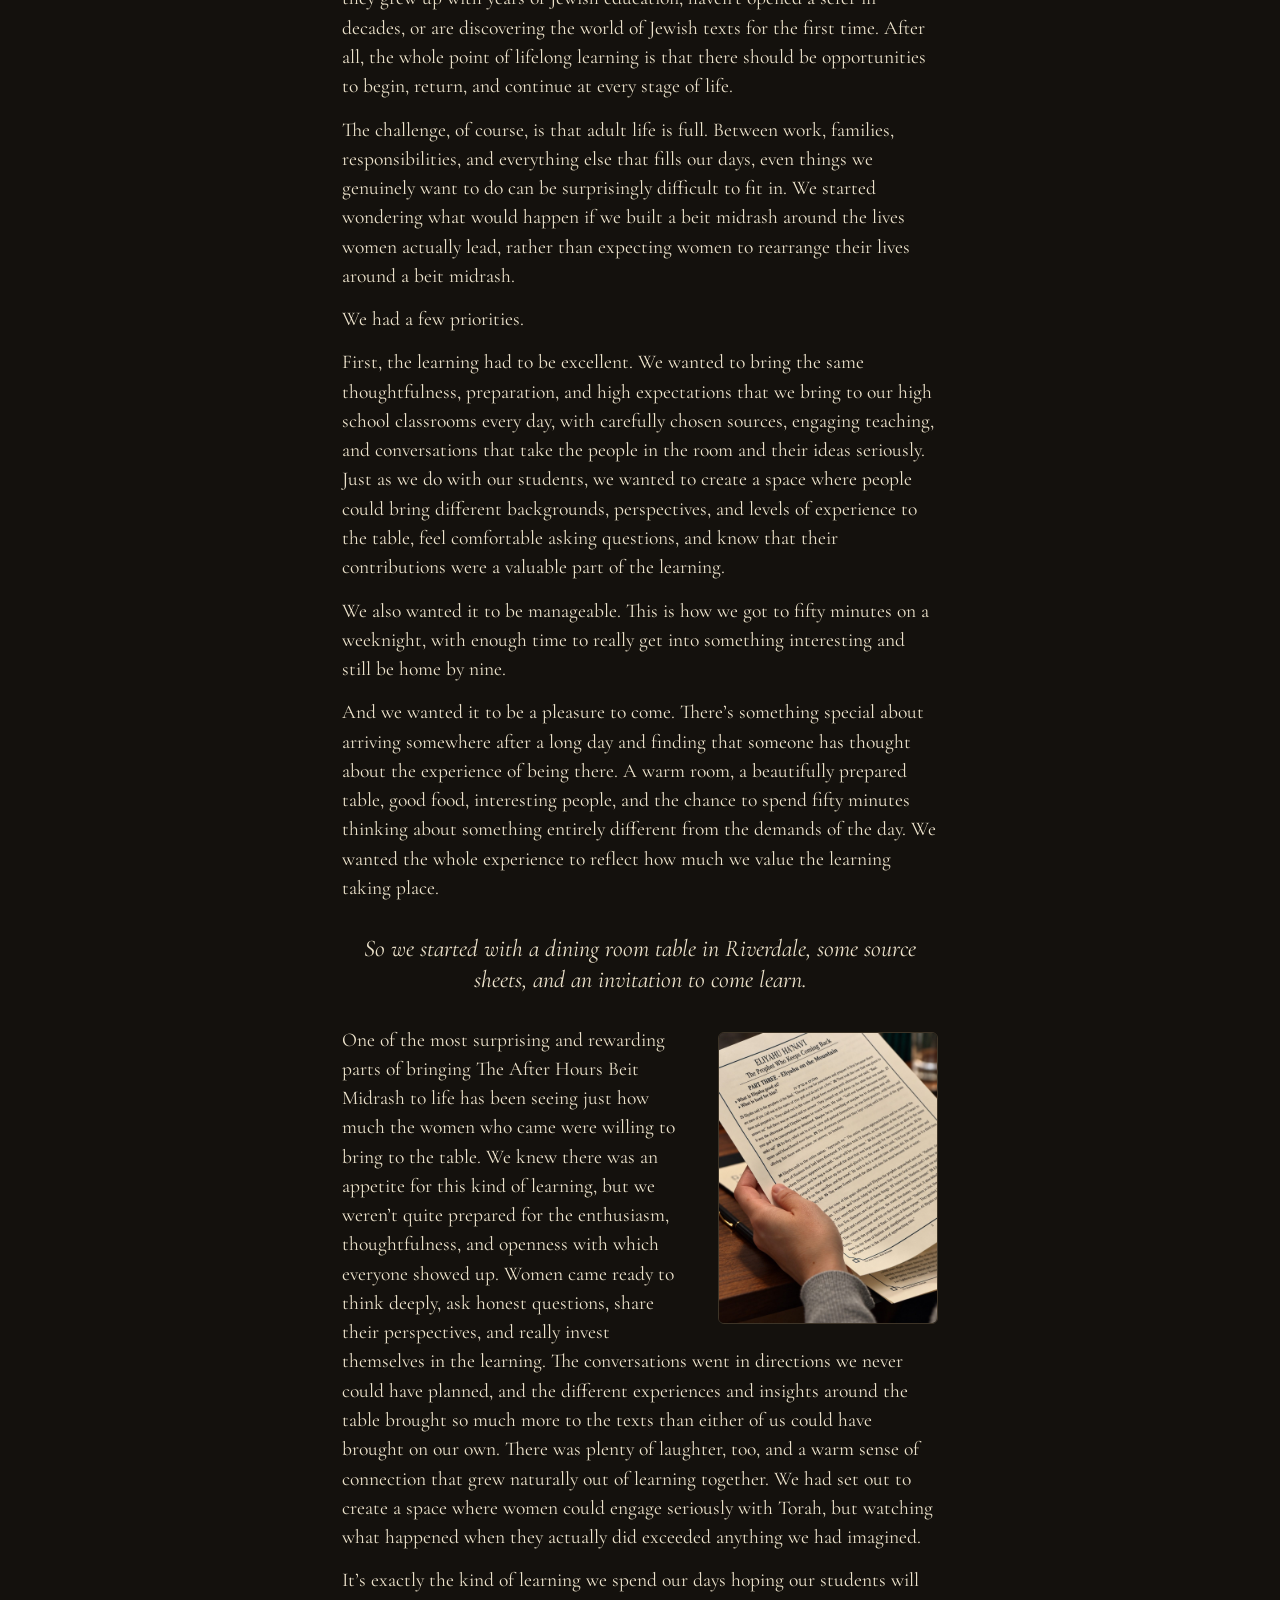
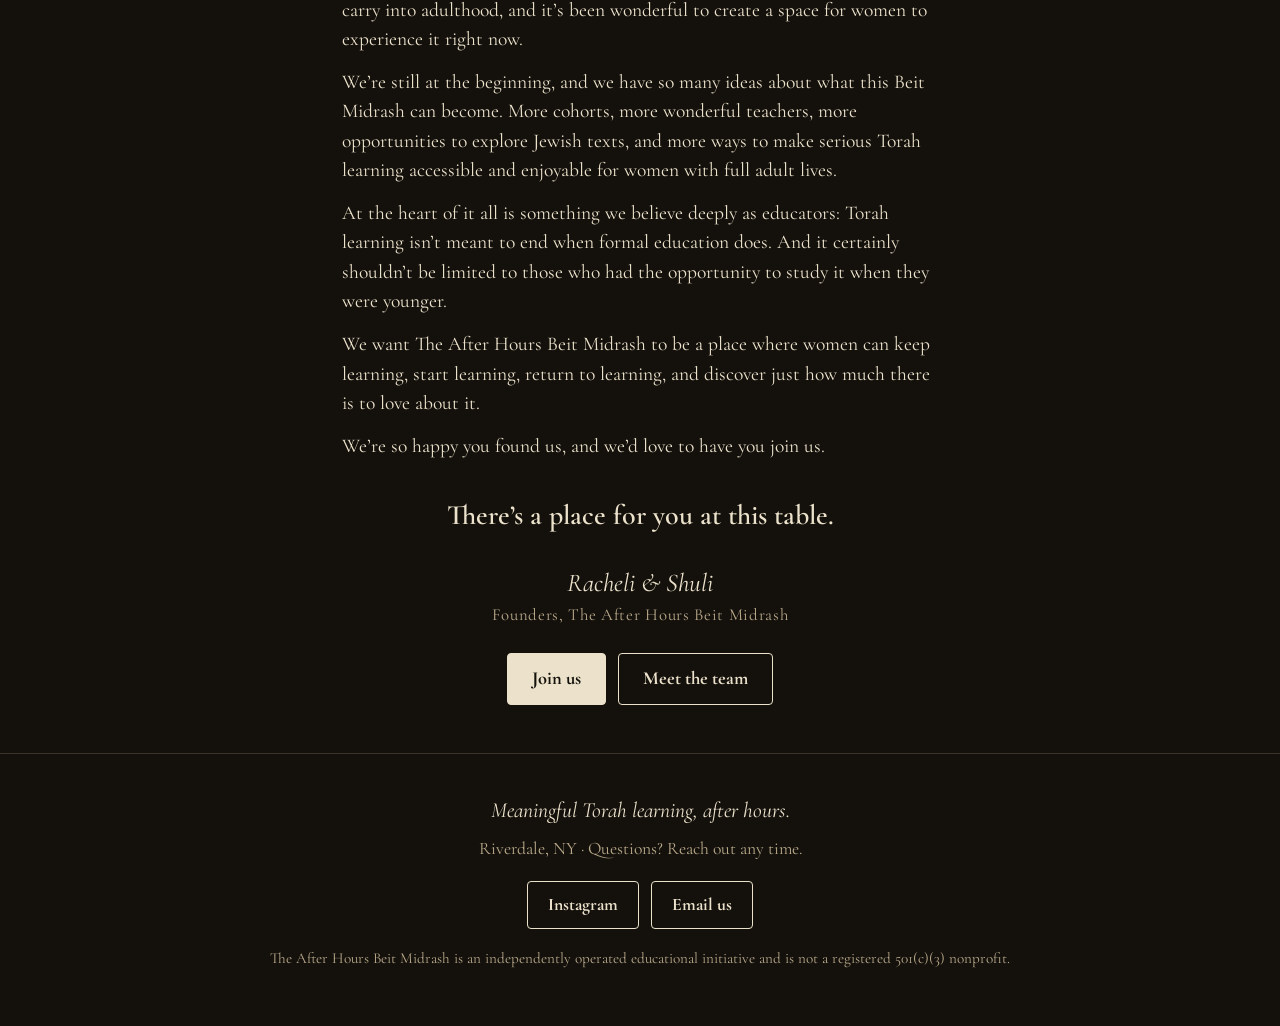
==== commit e74bc871: "Add a second Our Story photo, wrapped on the left Co-Authored-By: Claude Opus 5.5 <noreply@anthropic" ====
--- a/about/index.html
+++ b/about/index.html
@@ -52,6 +52,7 @@
       <p>And then one day, we sort of looked at each other and realized that we’re spending our careers giving our students the skills and confidence to learn Torah for the rest of their lives, but where exactly are they supposed to use those skills once they’re adults? Where are the opportunities for that kind of learning?</p>
       <p>Meanwhile, we were starting to notice something else. The kind of Torah learning we were bringing into our high school classrooms every day was exactly what so many women in our community were looking for. Whenever we had the opportunity to teach a class for adults, the enthusiasm was unmistakable. People were genuinely excited to learn, to ask questions, to dig into the texts, and to have the kinds of conversations about Judaism, faith, and tradition that don’t always fit into everyday life. It seemed a shame that these opportunities were so few and far between, especially when we loved teaching them just as much as people loved showing up for them. We had something we wanted to share, and there were people who wanted to learn it. Surely there had to be a way to make that happen more than once in a while.</p>
       <p class="pull">So we decided to create one.</p>
+      <figure class="story-photo left"><img src="../assets/img/our-story-listening.jpg" width="720" height="960" loading="lazy" alt="A woman in a baseball cap listening closely at the table, chin resting on her hand, pen in hand."></figure>
       <p>Of course, there are already wonderful shiurim, lectures, and learning opportunities out there. We weren’t trying to reinvent Torah learning. What we wanted to create was a space for a particular kind of learning, the kind we get to experience in our classrooms every day: sitting down with a text and really getting into it. Reading carefully, noticing something unexpected, wrestling with an interpretation, or asking a question that takes the whole conversation in a new direction. Learning where you’re not just listening to someone else’s ideas, but discovering what you think, what you notice, and what you have to contribute to the conversation.</p>
       <p>We wanted more opportunities for women to have that experience, whether they grew up with years of Jewish education, haven’t opened a sefer in decades, or are discovering the world of Jewish texts for the first time. After all, the whole point of lifelong learning is that there should be opportunities to begin, return, and continue at every stage of life.</p>
       <p>The challenge, of course, is that adult life is full. Between work, families, responsibilities, and everything else that fills our days, even things we genuinely want to do can be surprisingly difficult to fit in. We started wondering what would happen if we built a beit midrash around the lives women actually lead, rather than expecting women to rearrange their lives around a beit midrash.</p>
--- a/assets/site.css
+++ b/assets/site.css
@@ -151,5 +151,15 @@
 button.btn { cursor: pointer; }
 .event .honor { font-style: italic; color: var(--brass); font-size: 1.1rem; margin-top: 2px; }
 .card.person { align-self: start; }
-.story-photo { margin: 8px auto 32px; max-width: 520px; }
+/* Floats beside the paragraph after the dining-room line, small enough that the sheet reads as texture */
+.story-photo { float: right; width: 220px; max-width: 46%; margin: 6px 0 12px 28px; }
+.story .pull, .story .signoff { clear: both; }
+@media (max-width: 520px) { .story-photo { width: 150px; margin-left: 18px; } }
 .story-photo img { width: 100%; height: auto; border-radius: 6px; border: 1px solid var(--line); }
+
+/* Home: arched photo in the opening section */
+.arch-photo { margin: 0 auto 36px; max-width: 280px; text-align: center; }
+.arch-photo img { width: 100%; height: auto; border-radius: 999px 999px 6px 6px; border: 1px solid var(--line); box-shadow: 0 0 0 6px var(--glow-mid), 0 0 0 7px var(--line); }
+.arch-photo figcaption { margin-top: 16px; font-style: italic; color: var(--sand); font-size: 1.05rem; }
+.story-photo.left { float: left; margin: 6px 28px 12px 0; }
+@media (max-width: 520px) { .story-photo.left { margin-right: 18px; margin-left: 0; } }
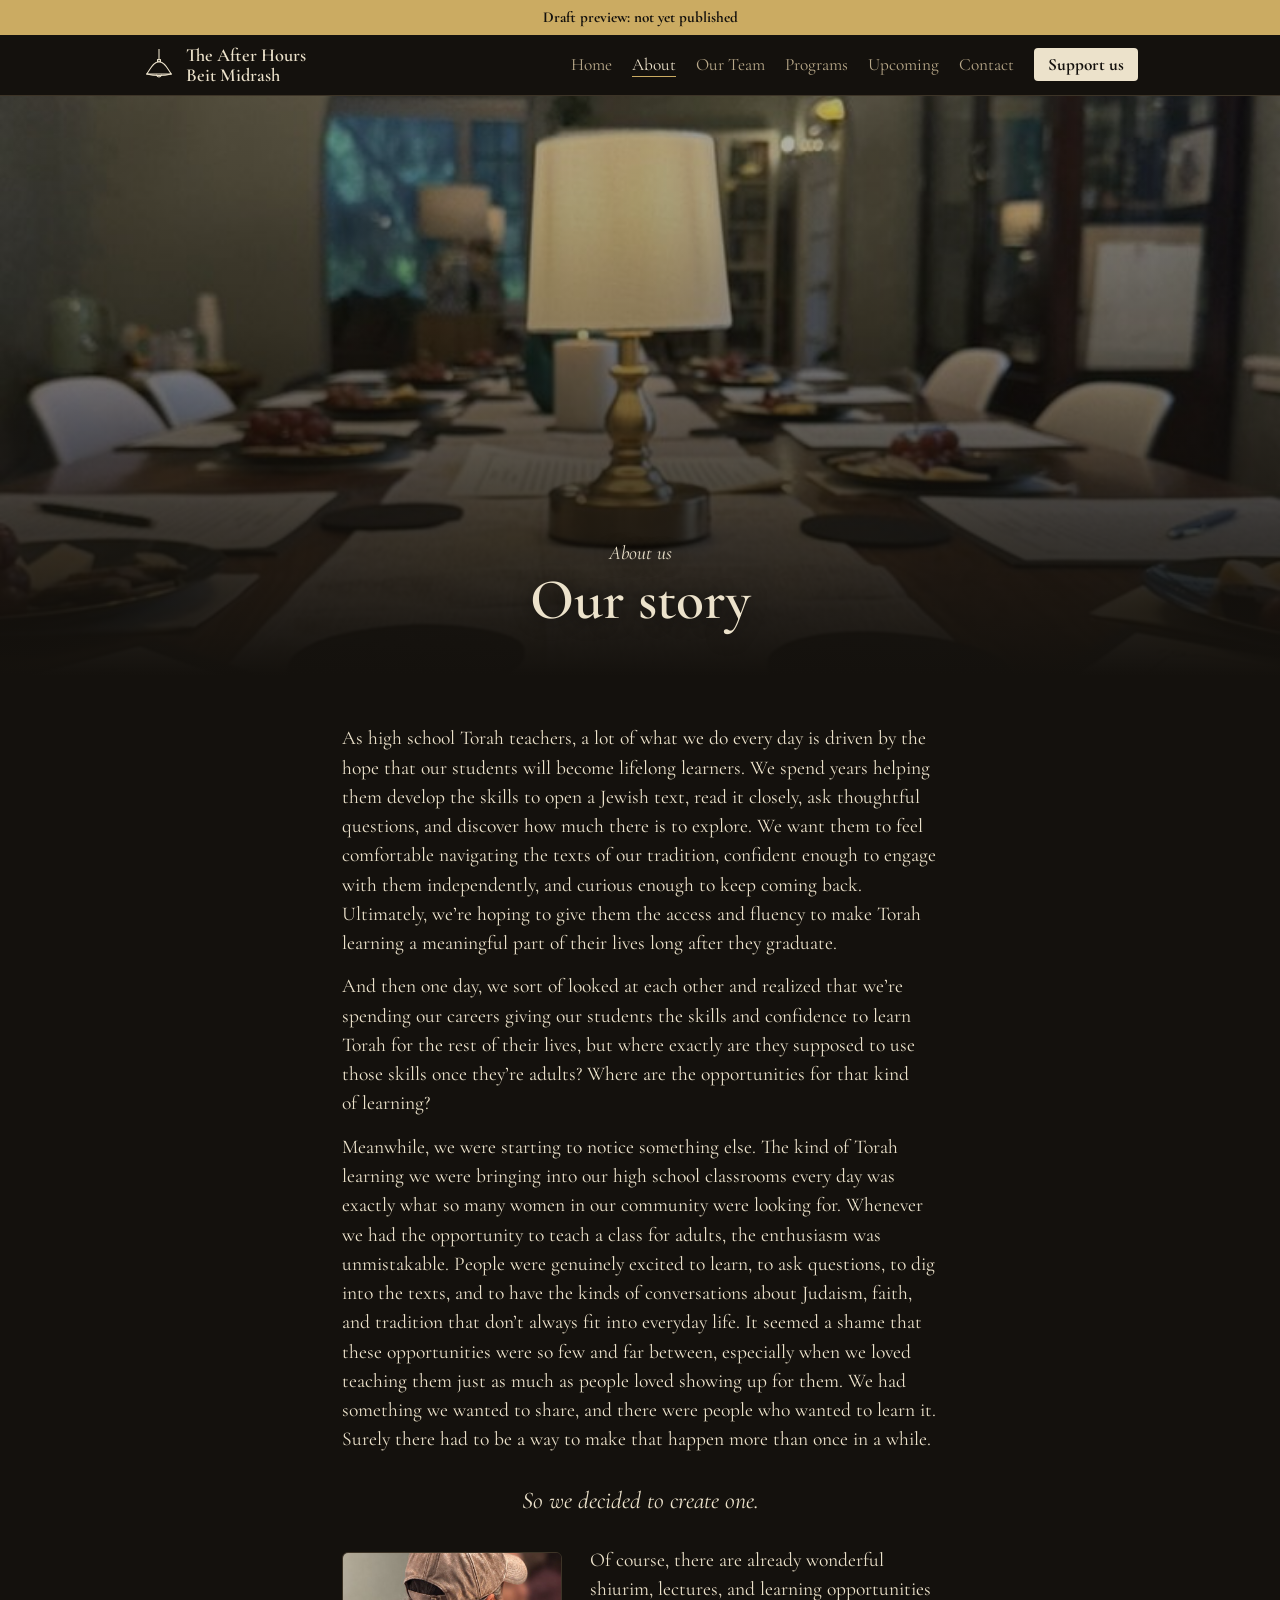
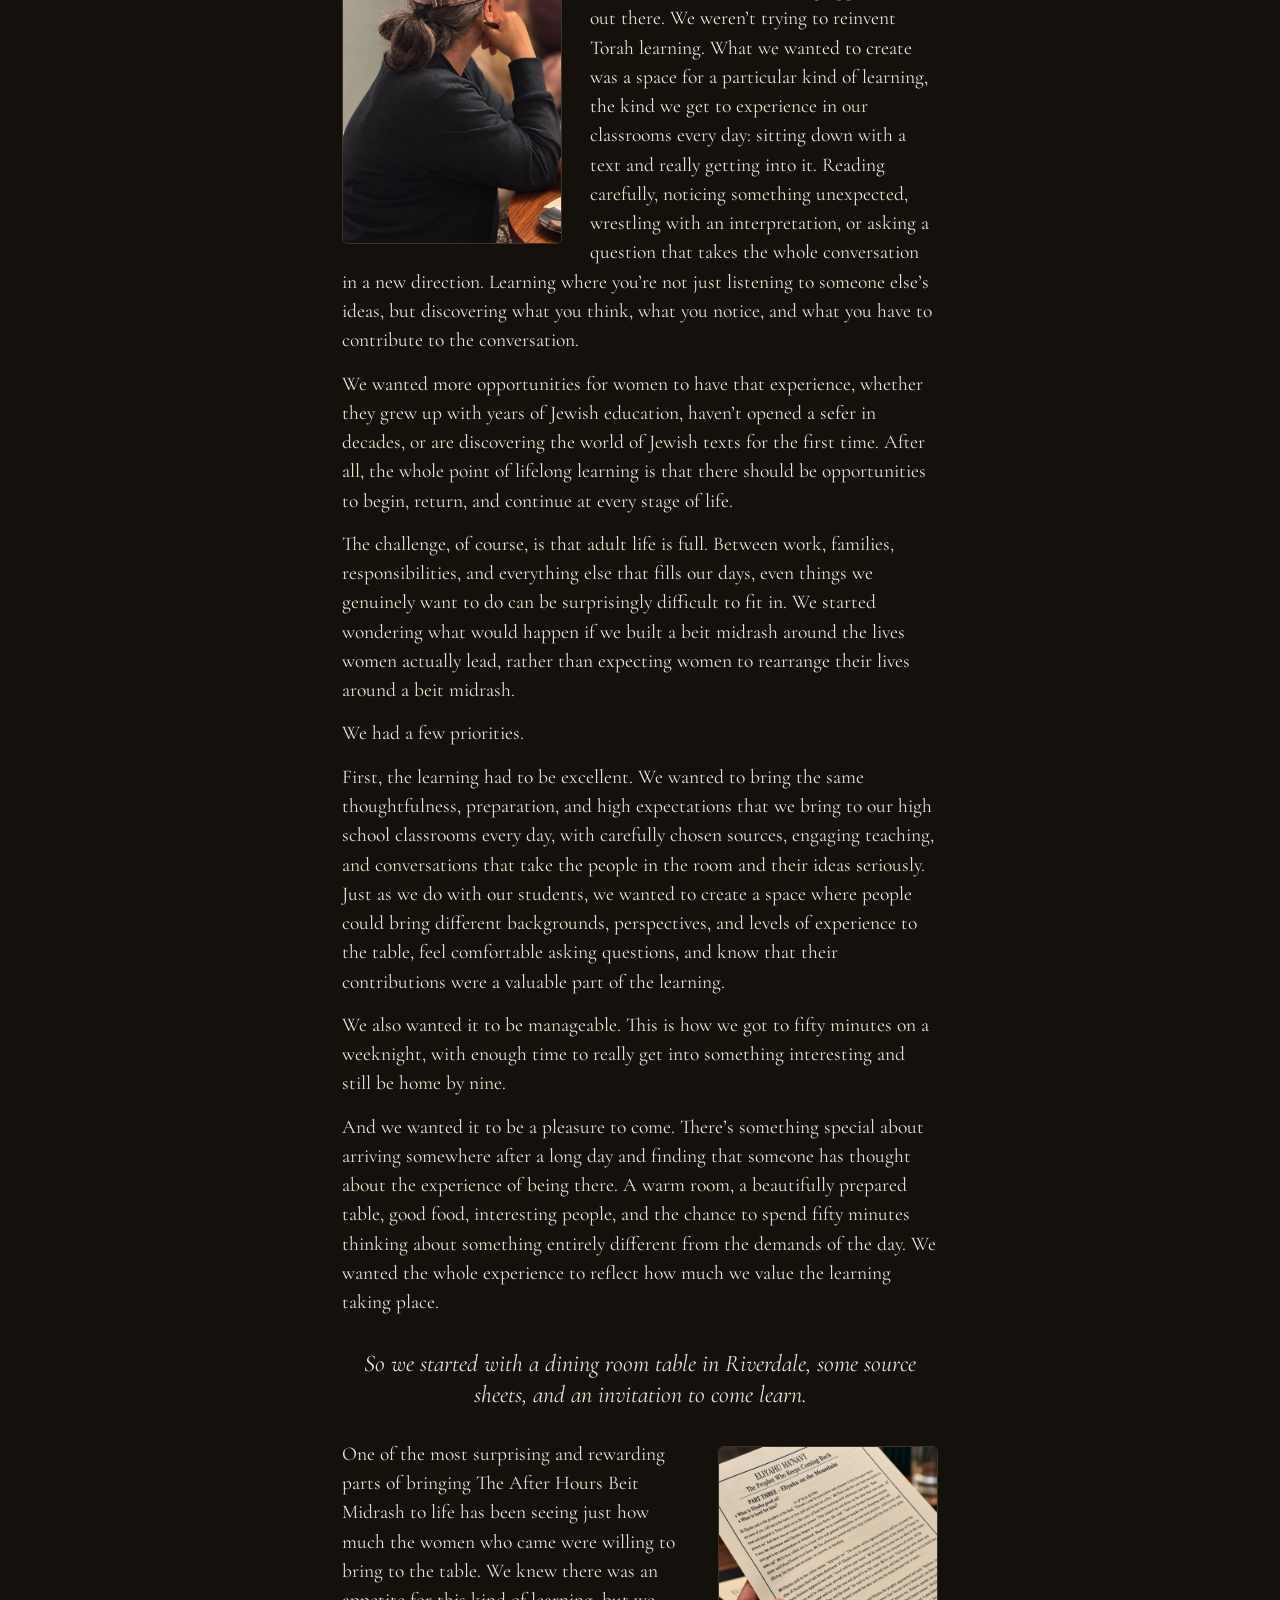
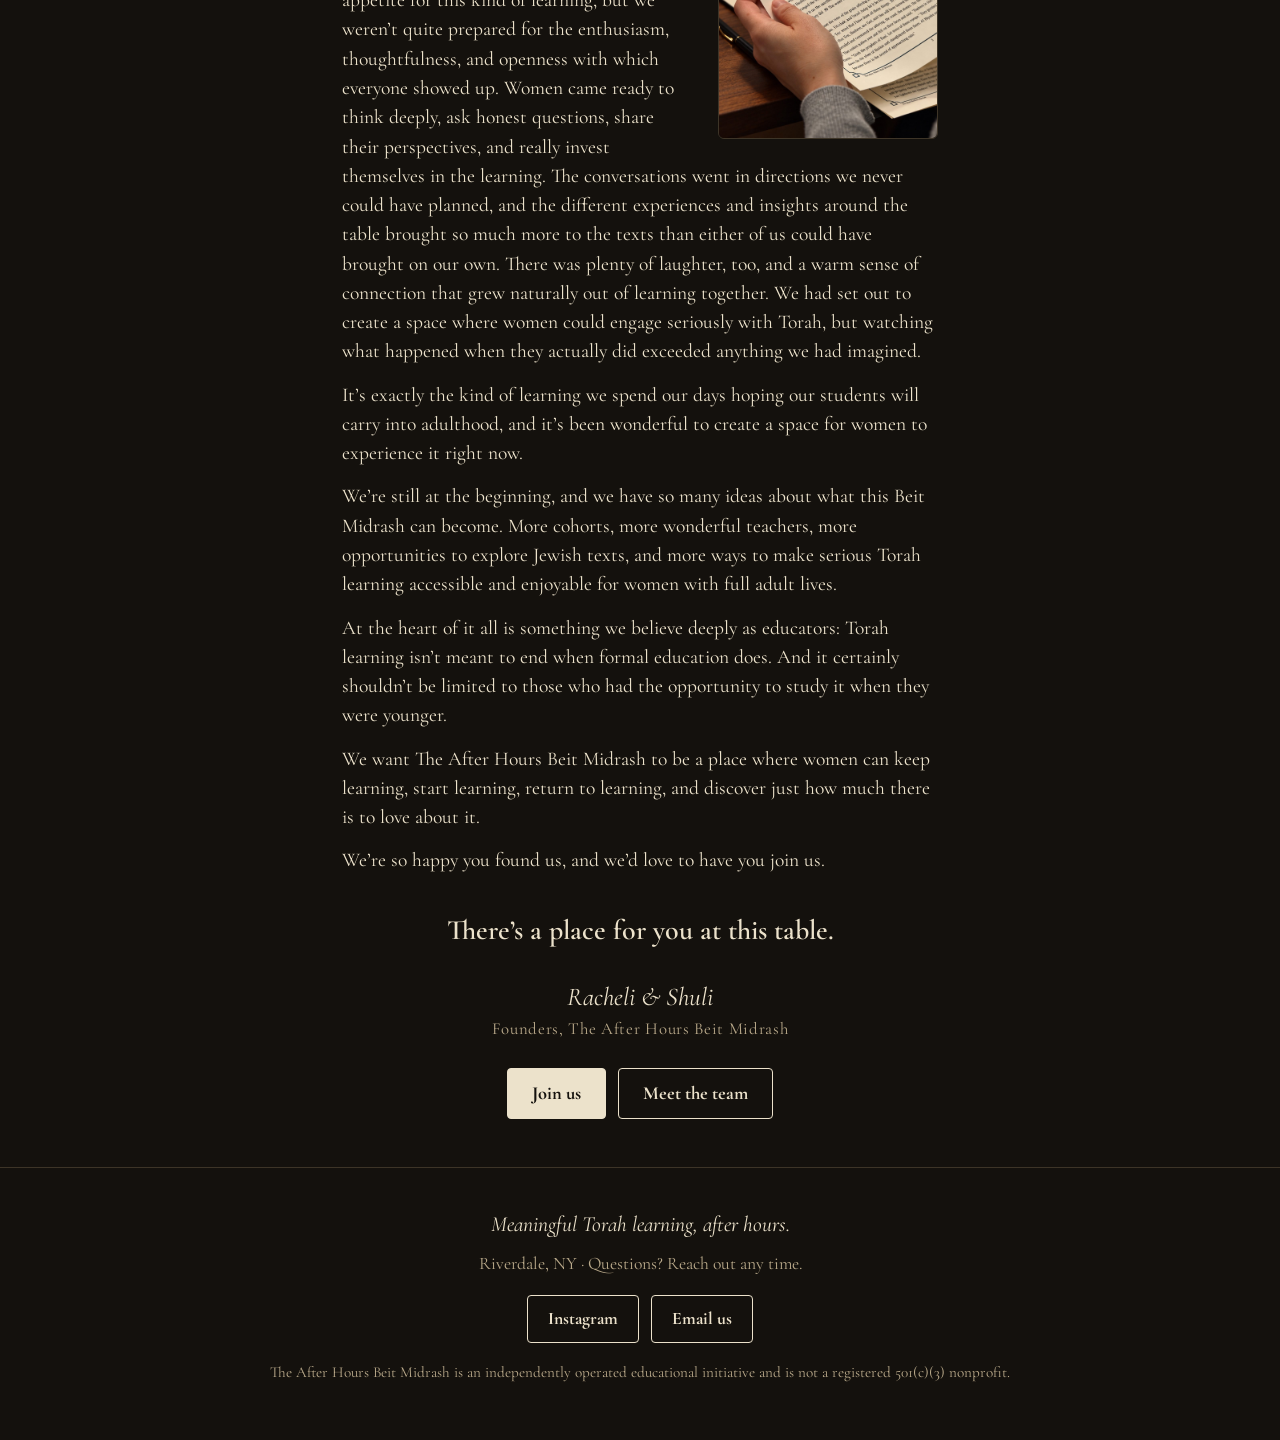
==== commit 5275e5d6: "Put the set-table photo behind the Our Story title, fading into the page Co-Authored-By: Claude Opus" ====
--- a/about/index.html
+++ b/about/index.html
@@ -38,7 +38,7 @@
   </div>
 </nav>
 
-<header class="hero page-hero">
+<header class="hero page-hero photo-hero">
   <div class="hero-inner">
     <p class="eyebrow">About us</p>
     <h1>Our story</h1>
--- a/assets/site.css
+++ b/assets/site.css
@@ -163,3 +163,15 @@
 .arch-photo figcaption { margin-top: 16px; font-style: italic; color: var(--sand); font-size: 1.05rem; }
 .story-photo.left { float: left; margin: 6px 28px 12px 0; }
 @media (max-width: 520px) { .story-photo.left { margin-right: 18px; margin-left: 0; } }
+
+/* About: table photo behind the title, fading into the page */
+.photo-hero {
+  min-height: 580px; display: flex; align-items: flex-end; justify-content: center; padding-block: 140px 44px;
+  background:
+    linear-gradient(to bottom, rgba(20, 17, 13, 0.30) 0%, rgba(20, 17, 13, 0.45) 40%, rgba(20, 17, 13, 0.82) 75%, var(--bg) 100%),
+    url("img/our-story-table.jpg") center 46% / cover no-repeat;
+}
+.photo-hero .eyebrow, .photo-hero h1 { text-shadow: 0 2px 18px rgba(0, 0, 0, 0.65); }
+.photo-hero .eyebrow { color: var(--cream); }
+.photo-hero h1 { font-size: clamp(2.6rem, 10vw, 3.6rem); }
+@media (max-width: 600px) { .photo-hero { min-height: 380px; padding-block: 90px 36px; background-position: center, center 50%; } }
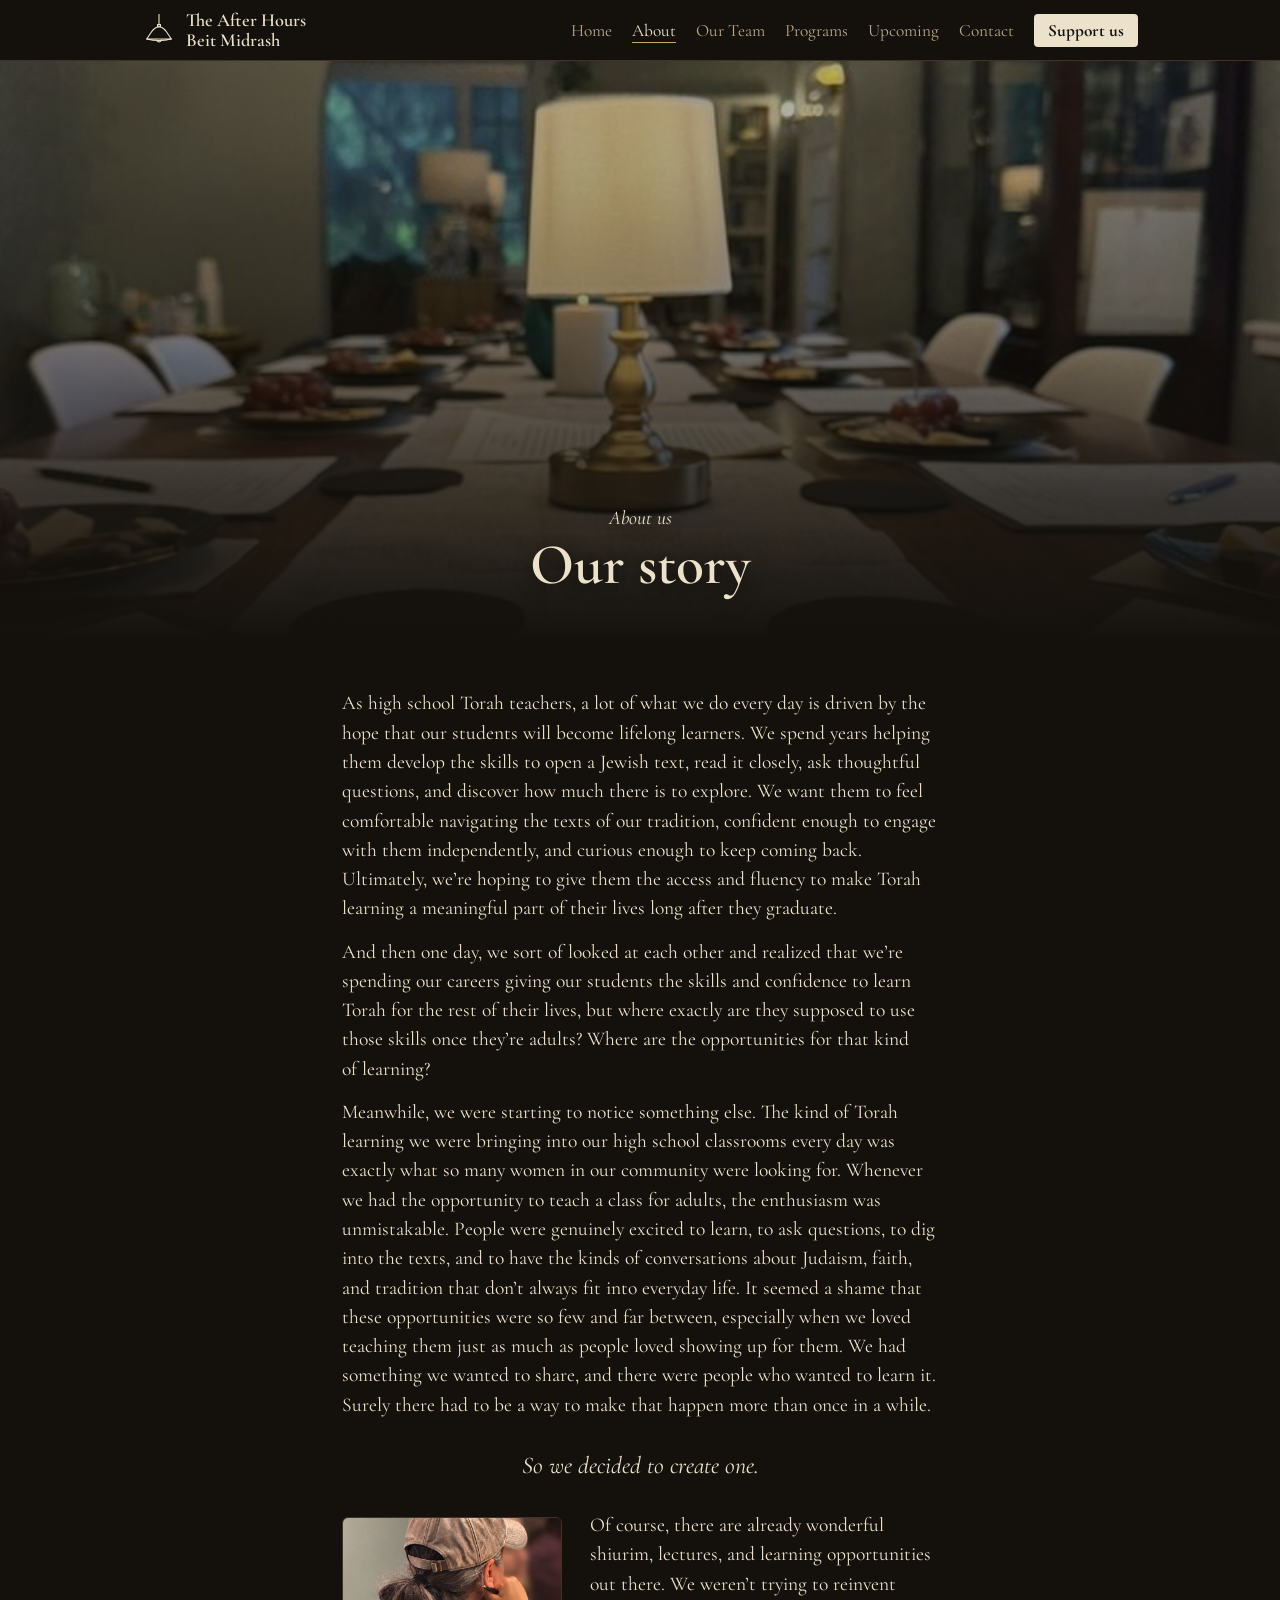
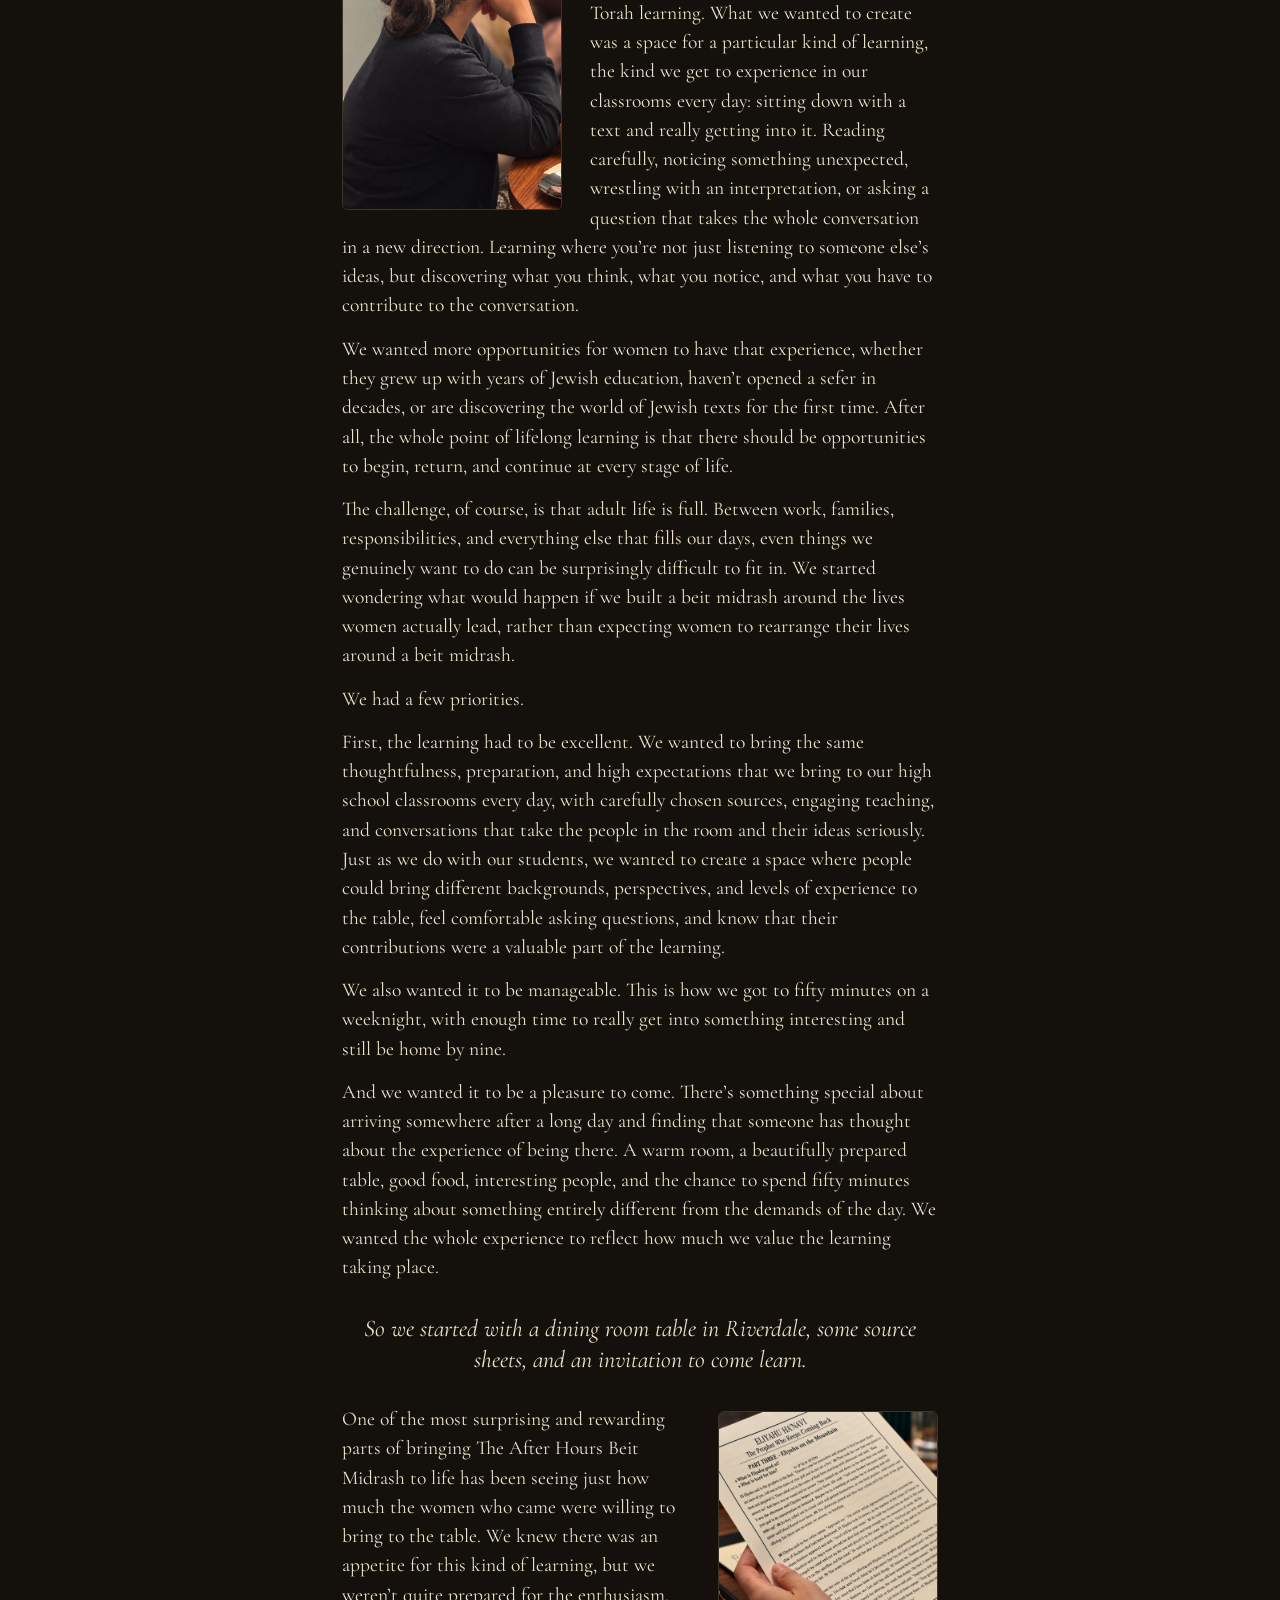
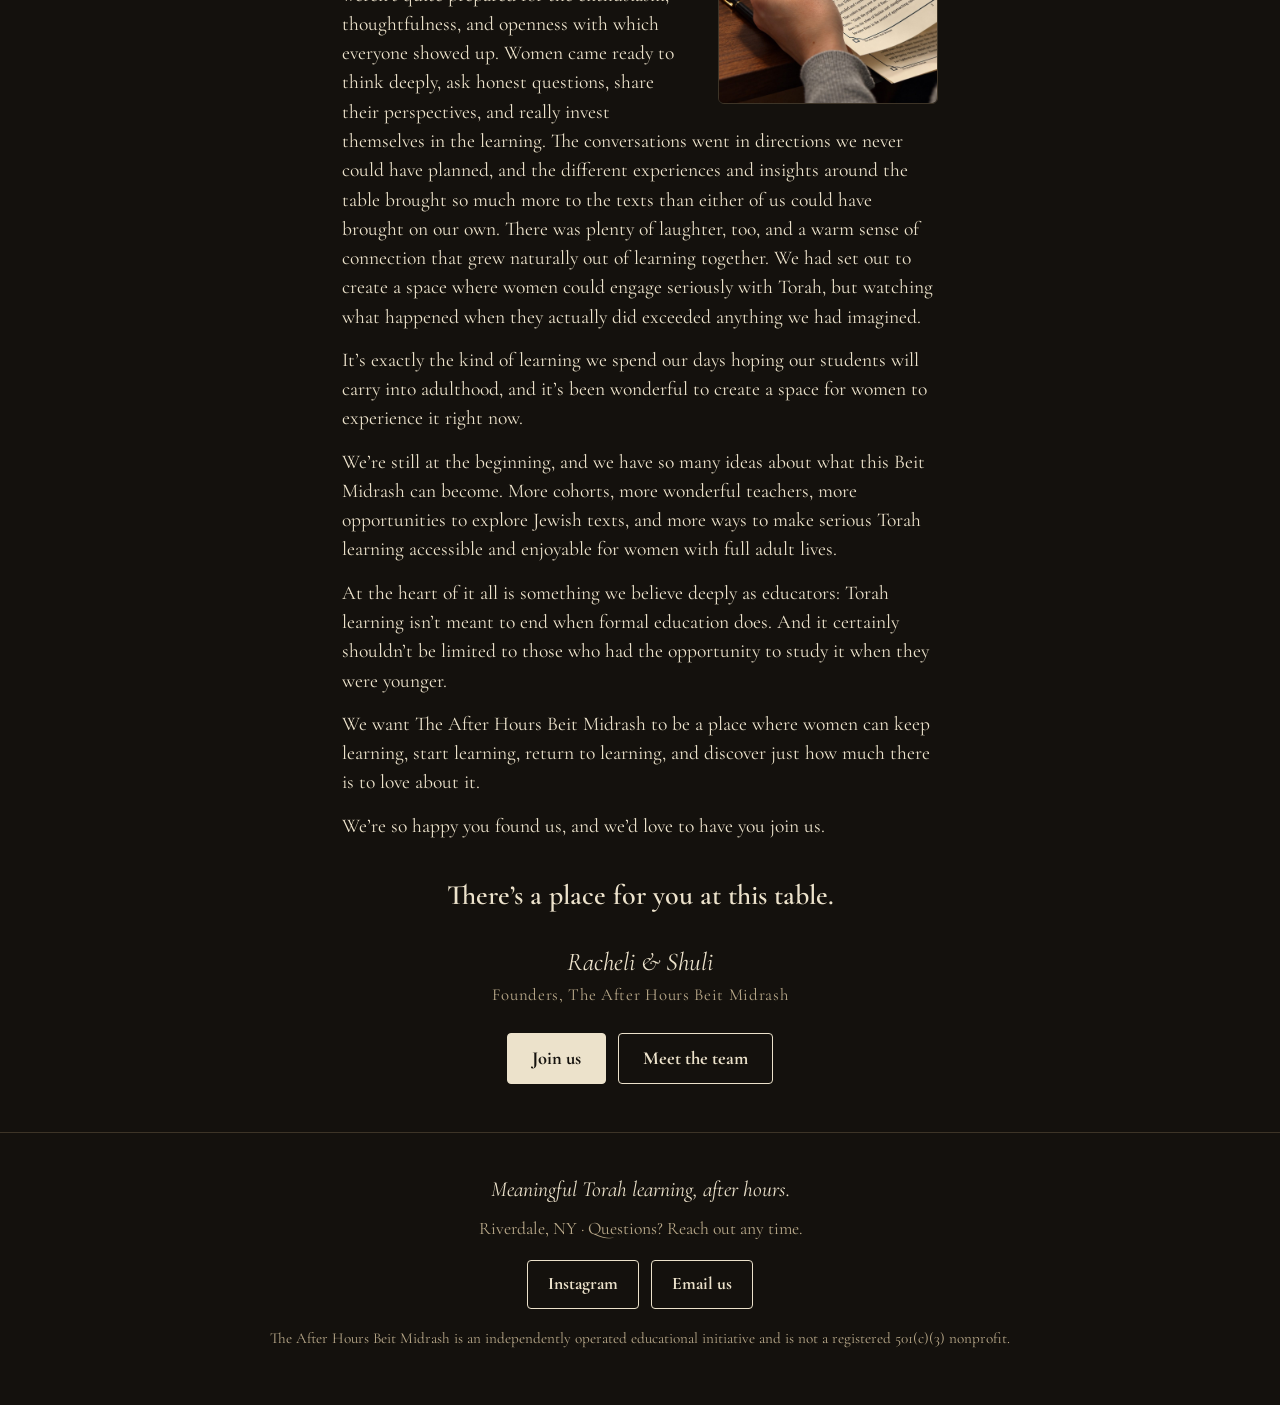
==== commit 3a84cf0d: "Launch the full Beit Midrash site Remove the draft banner and update the README.  Co-Authored-By: Cl" ====
--- a/about/index.html
+++ b/about/index.html
@@ -10,9 +10,20 @@
 <link rel="preconnect" href="https://fonts.gstatic.com" crossorigin>
 <link href="https://fonts.googleapis.com/css2?family=Cormorant+Garamond:ital,wght@0,500;0,600;0,700;1,500&display=swap" rel="stylesheet">
 <link rel="stylesheet" href="../assets/site.css">
+<link rel="icon" href="../assets/favicon.svg" type="image/svg+xml">
+<link rel="apple-touch-icon" href="../assets/apple-touch-icon.png">
+<link rel="stylesheet" href="../assets/chrome.css">
+<meta property="og:type" content="website">
+<meta property="og:site_name" content="The After Hours Beit Midrash">
+<meta property="og:title" content="Our Story | The After Hours Beit Midrash">
+<meta property="og:description" content="How two high school Torah teachers started The After Hours Beit Midrash around a dining room table in Riverdale.">
+<meta property="og:url" content="https://www.theafterhoursbeitmidrash.com/about/">
+<meta property="og:image" content="https://www.theafterhoursbeitmidrash.com/assets/img/share.jpg">
+<meta property="og:image:width" content="1200">
+<meta property="og:image:height" content="628">
+<meta name="twitter:card" content="summary_large_image">
 </head>
 <body>
-<div class="draft-banner">Draft preview: not yet published</div>
 <nav class="nav" aria-label="Main">
   <div class="nav-inner">
     <a class="brand" href="../index.html">
@@ -86,11 +97,19 @@
 </footer>
 
 <script>
-var nav = document.querySelector(".nav"), btn = document.querySelector(".menu-btn");
-btn.addEventListener("click", function () {
+var nav = document.querySelector(".nav"), menuBtn = document.querySelector(".menu-btn");
+menuBtn.addEventListener("click", function () {
   var open = nav.classList.toggle("open");
-  btn.setAttribute("aria-expanded", open ? "true" : "false");
+  menuBtn.setAttribute("aria-expanded", open ? "true" : "false");
 });
+// Start at the top after following a link (Back still returns to where you were).
+(function () {
+  var navType = performance.getEntriesByType && performance.getEntriesByType("navigation")[0];
+  if (!location.hash && navType && navType.type === "navigate") {
+    window.scrollTo(0, 0);
+    try { document.documentElement.scrollIntoView({ block: "start" }); } catch (e) {}
+  }
+})();
 </script>
 </body>
 </html>
--- a/assets/site.css
+++ b/assets/site.css
@@ -24,27 +24,6 @@
 a:focus-visible, button:focus-visible { outline: 2px solid var(--brass); outline-offset: 3px; }
 img { max-width: 100%; display: block; }
 [hidden] { display: none !important; }
-
-/* ---------- Draft notice (removed at launch) ---------- */
-.draft-banner { background: var(--brass); color: var(--bg); text-align: center; font-size: 0.95rem; font-weight: 700; padding: 6px 16px; }
-
-/* ---------- Top menu ---------- */
-.nav { border-bottom: 1px solid var(--line); background: var(--bg); position: sticky; top: 0; z-index: 10; }
-.nav-inner { max-width: 1040px; margin: 0 auto; padding: 10px 22px; display: flex; align-items: center; justify-content: space-between; gap: 16px; }
-.brand { display: flex; align-items: center; gap: 10px; text-decoration: none; color: var(--cream); font-weight: 600; font-size: 1.15rem; line-height: 1.1; }
-.brand svg { width: 34px; height: auto; color: var(--cream); flex: none; }
-.nav-links { display: flex; align-items: center; gap: 4px 20px; flex-wrap: wrap; list-style: none; margin: 0; padding: 0; }
-.nav-links a { text-decoration: none; color: var(--sand); font-size: 1.08rem; }
-.nav-links a:hover, .nav-links a[aria-current="page"] { color: var(--cream); }
-.nav-links a[aria-current="page"] { text-decoration: underline; text-underline-offset: 6px; text-decoration-color: var(--brass); }
-.nav-links .nav-cta { color: var(--bg); background: var(--cream); border-radius: 4px; padding: 6px 14px; font-weight: 700; }
-.nav-links .nav-cta:hover { color: var(--bg); }
-.menu-btn { display: none; font: inherit; font-weight: 700; color: var(--cream); background: transparent; border: 1px solid var(--line); border-radius: 4px; padding: 6px 14px; cursor: pointer; }
-@media (max-width: 860px) {
-  .menu-btn { display: inline-block; }
-  .nav-links { display: none; position: absolute; left: 0; right: 0; top: 100%; background: var(--bg); border-bottom: 1px solid var(--line); flex-direction: column; align-items: flex-start; padding: 8px 22px 18px; gap: 12px; }
-  .nav.open .nav-links { display: flex; }
-}
 
 /* ---------- Page header ---------- */
 .hero { text-align: center; background: radial-gradient(ellipse 85% 70% at 50% 28%, var(--glow) 0%, var(--glow-mid) 42%, var(--bg) 78%); padding: 36px 22px 56px; }
@@ -109,18 +88,6 @@
 .event .btn { margin-top: 12px; }
 .events-list { display: grid; gap: 18px; margin-top: 22px; }
 
-/* Draft placeholders: anything still waiting for content */
-.todo { border: 1px dashed var(--brass); border-radius: 6px; padding: 12px 14px; color: var(--brass); font-style: italic; font-size: 1.05rem; }
-.todo::before { content: "To fill in: "; font-weight: 700; font-style: normal; }
-p.todo + p, .todo + .todo { margin-top: 10px; }
-
-/* ---------- Footer ---------- */
-footer { border-top: 1px solid var(--line); text-align: center; color: var(--sand); font-size: 1.1rem; padding: 40px 22px 56px; }
-footer .tag { font-style: italic; color: var(--cream); font-size: 1.35rem; margin-bottom: 10px; }
-.reach { display: flex; flex-wrap: wrap; gap: 12px; justify-content: center; margin-top: 18px; }
-.reach a { display: inline-flex; align-items: center; justify-content: center; font-weight: 700; text-decoration: none; border: 1px solid var(--cream); border-radius: 4px; padding: 10px 20px; min-height: 46px; }
-footer .small { font-size: 0.95rem; margin-top: 18px; }
-
 /* Our story */
 .story p { text-wrap: pretty; }
 .story .pull { font-size: 1.5rem; font-style: italic; text-align: center; line-height: 1.3; margin: 30px auto; max-width: 26em; }
--- a/assets/chrome.css
+++ b/assets/chrome.css
@@ -0,0 +1,30 @@
+/* Menu, footer and draft notice, shared by every page (including the sponsorship pages,
+   which keep their own styles otherwise). Uses the same color names as the pages. */
+/* ---------- Draft notice (removed at launch) ---------- */
+.draft-banner { background: var(--brass); color: var(--bg); text-align: center; font-size: 0.95rem; font-weight: 700; padding: 6px 16px; }
+
+/* ---------- Top menu ---------- */
+.nav { border-bottom: 1px solid var(--line); background: var(--bg); position: sticky; top: 0; z-index: 10; }
+.nav-inner { max-width: 1040px; margin: 0 auto; padding: 10px 22px; display: flex; align-items: center; justify-content: space-between; gap: 16px; }
+.brand { display: flex; align-items: center; gap: 10px; text-decoration: none; color: var(--cream); font-weight: 600; font-size: 1.15rem; line-height: 1.1; }
+.brand svg { width: 34px; height: auto; color: var(--cream); flex: none; }
+.nav-links { display: flex; align-items: center; gap: 4px 20px; flex-wrap: wrap; list-style: none; margin: 0; padding: 0; }
+.nav-links a { text-decoration: none; color: var(--sand); font-size: 1.08rem; }
+.nav-links a:hover, .nav-links a[aria-current="page"] { color: var(--cream); }
+.nav-links a[aria-current="page"] { text-decoration: underline; text-underline-offset: 6px; text-decoration-color: var(--brass); }
+.nav-links .nav-cta { color: var(--bg); background: var(--cream); border-radius: 4px; padding: 6px 14px; font-weight: 700; }
+.nav-links .nav-cta:hover { color: var(--bg); }
+.menu-btn { display: none; font: inherit; font-weight: 700; color: var(--cream); background: transparent; border: 1px solid var(--line); border-radius: 4px; padding: 6px 14px; cursor: pointer; }
+@media (max-width: 860px) {
+  .menu-btn { display: inline-block; }
+  .nav-links { display: none; position: absolute; left: 0; right: 0; top: 100%; background: var(--bg); border-bottom: 1px solid var(--line); flex-direction: column; align-items: flex-start; padding: 8px 22px 18px; gap: 12px; }
+  .nav.open .nav-links { display: flex; }
+}
+
+/* ---------- Footer ---------- */
+footer { border-top: 1px solid var(--line); text-align: center; color: var(--sand); font-size: 1.1rem; padding: 40px 22px 56px; }
+footer .tag { font-style: italic; color: var(--cream); font-size: 1.35rem; margin-bottom: 10px; }
+.reach { display: flex; flex-wrap: wrap; gap: 12px; justify-content: center; margin-top: 18px; }
+.reach a { display: inline-flex; align-items: center; justify-content: center; font-weight: 700; text-decoration: none; border: 1px solid var(--cream); border-radius: 4px; padding: 10px 20px; min-height: 46px; }
+footer .small { font-size: 0.95rem; margin-top: 18px; }
+
